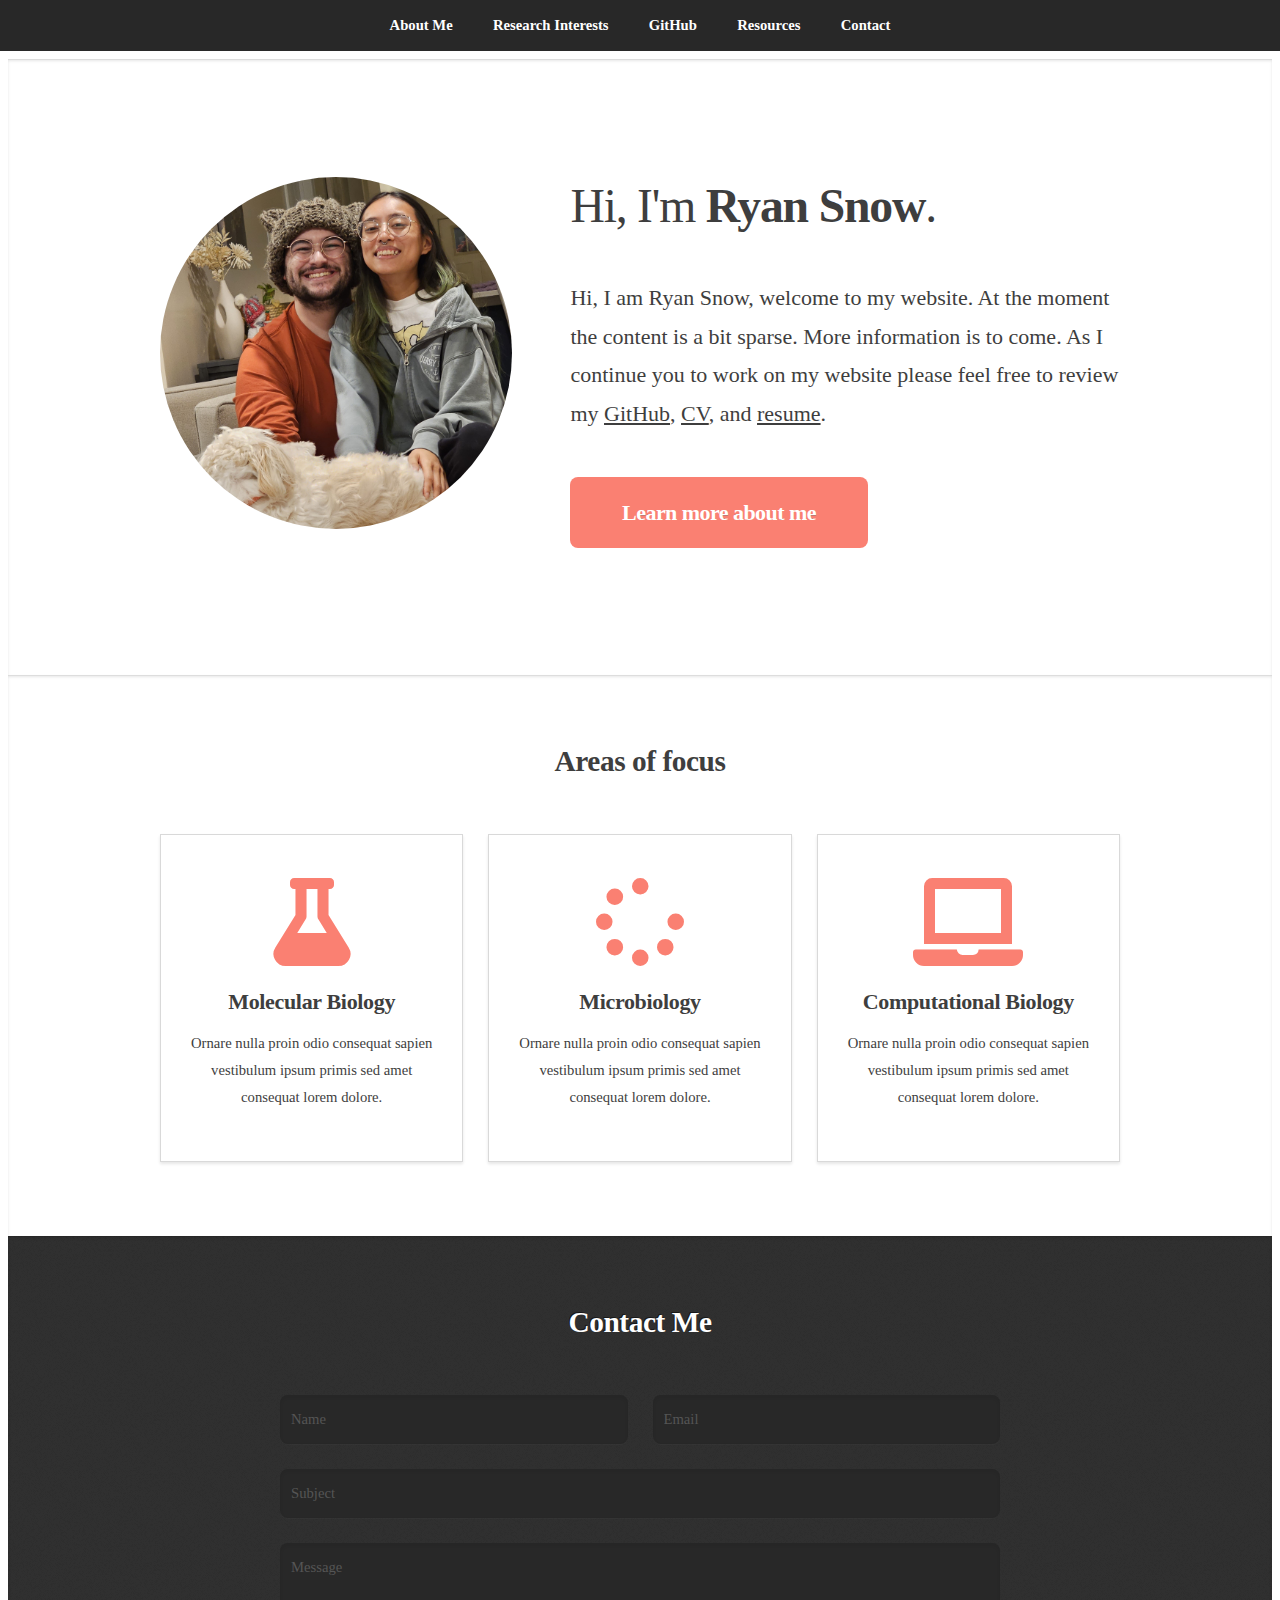
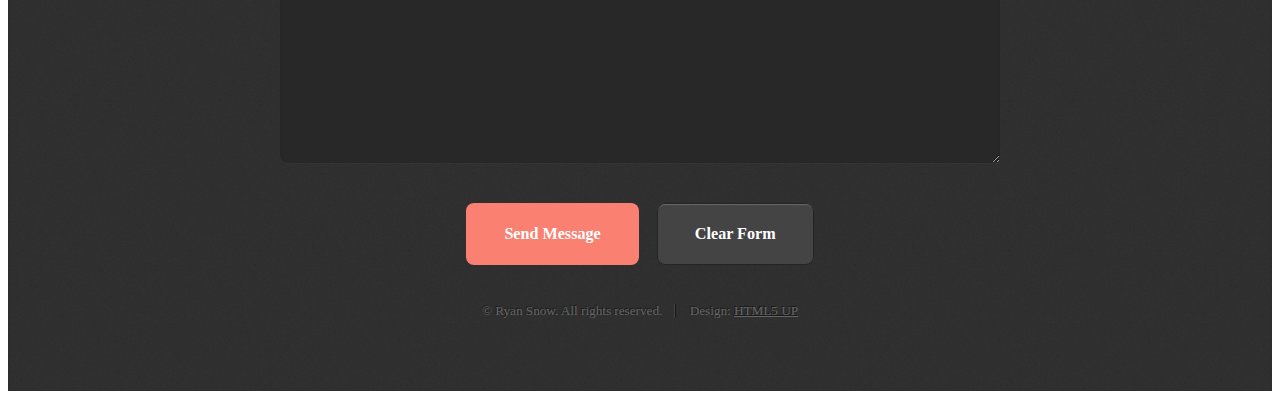
==== index.html @ b3dd005a "Update index.html" ====
<!DOCTYPE HTML>

<!-- v1.0.1 -->

<html lang="en">

<!-- Color Palette 

#FA8072

-->


<!--
	Miniport by HTML5 UP
	html5up.net | @ajlkn
	Free for personal and commercial use under the CCA 3.0 license (html5up.net/license)
-->

<html>
	<head>
		<title>Ryan Snow</title>
		<meta charset="utf-8" />
		<meta name="viewport" content="width=device-width, initial-scale=1, user-scalable=no" />
		<link rel="stylesheet" type="text/css" href="./assets/css/main.css">
	</head>
	<body class="is-preload">

<!--- Nav --->

			<nav id="nav">
				<ul class="container">
					<li><a href="index.html">Home</a></li>
					<ul id="nav">
					<li><a href="https://snow942.github.io/AboutMe/index.html">About Me</a></li>
					<li><a href="https://snow942.github.io/Research/index.html">Research Interests</a></li>
					<li><a href="https://github.com/snow942">GitHub</a></li>
					<li><a href="https://snow942.github.io/Resources/index.html">Resources</a></li>
					<li><a href="#contact">Contact</a></li>
				</ul>
			</nav>

<!-- Home -->
			<article id="top" class="wrapper style1">
				<div class="container">
					<div class="row">
						<div class="col-4 col-5-large col-12-medium">
							<span class="image fit"><img src="Resources/images/IMG_20231225_175222.jpg" alt="Resources/images/IMG_20221225_120301.jpg" /></span>
						</div>
						<div class="col-8 col-7-large col-12-medium">
							<header>
								<h1>Hi, I'm <strong>Ryan Snow</strong>.</h1>
							</header>
							<p style=>Hi, I am Ryan Snow, welcome to my website. At the moment the content is a bit sparse. More information is to come. As I continue you to work on my website please feel free to review my <a href="https://github.com/snow942" target="_blank">GitHub</a>, <a href="https://github.com/snow942/snow942.github.io/Resources/RyanSnow_CV.pdf" target="_blank">CV</a>, and <a href="https://github.com/snow942/snow942.github.io/Resources/RyanSnow_Resume.pdf" target="_blank">resume</a>.</p>
					
							<div><a href="https://snow942.github.io/AboutMe/index.html" class="button large scrolly">Learn more about me</a><div>
						</div>
					</div>
				</div>
			</article>

<!--- Work --->

			<article id="work" class="wrapper style2">
				<div class="container">
					<header>
						<span style="text-align: center"><h2>Areas of focus</h2></span>
						
					</header>
					<div class="row aln-center">
						<div class="col-4 col-6-medium col-12-small">
							<section class="box style1">
								<span class="icon solid featured fa-flask"></span>
								<h3>Molecular Biology</h3>
								<p>Ornare nulla proin odio consequat sapien vestibulum ipsum primis sed amet consequat lorem dolore.</p>
							</section>
						</div>
						<div class="col-4 col-6-medium col-12-small">
							<section class="box style1">
								<span class="icon solid featured fa-spinner"></span>
								<h3>Microbiology</h3>
								<p>Ornare nulla proin odio consequat sapien vestibulum ipsum primis sed amet consequat lorem dolore.</p>
							</section>
						</div>
						<div class="col-4 col-6-medium col-12-small">
							<section class="box style1">
								<span class="icon solid featured fa-laptop"></span>
								<h3>Computational Biology</h3>
								<p>Ornare nulla proin odio consequat sapien vestibulum ipsum primis sed amet consequat lorem dolore.</p>
							</section>
						</div>
					</div>
				</div>
			</article>

		
<!-- Contact -->

			<article id="contact" class="wrapper style4">
				<div class="container medium">
					<header>
						<h2>Contact Me</h2>
						
					</header>
					<div class="row">
						<div class="col-12">
							<form method="post" action="https://formspree.io/f/mnnadrpa">
								<div class="row">
									<div class="col-6 col-12-small">
										<input type="text" name="name" id="name" placeholder="Name" />
									</div>
									<div class="col-6 col-12-small">
										<input type="text" name="email" id="email" placeholder="Email" />
									</div>
									<div class="col-12">
										<input type="text" name="subject" id="subject" placeholder="Subject" />
									</div>
									<div class="col-12">
										<textarea name="message" id="message" placeholder="Message"></textarea>
									</div>
									<div class="col-12">
										<ul class="actions">
											<li><input type="submit" value="Send Message" /></li>
											<li><input type="reset" value="Clear Form" class="alt" /></li>
										</ul>
									</div>
								</div>
							</form>
						</div>
						
					</div>
					<footer>
						<ul id="copyright">
							<li>&copy; Ryan Snow. All rights reserved.</li><li>Design: <a href="http://html5up.net">HTML5 UP</a></li>
						</ul>
					</footer>
				</div>
			</article>

		<!-- Scripts -->
			<script src="assets/js/jquery.min.js"></script>
			<script src="assets/js/jquery.scrolly.min.js"></script>
			<script src="assets/js/browser.min.js"></script>
			<script src="assets/js/breakpoints.min.js"></script>
			<script src="assets/js/util.js"></script>
			<script src="assets/js/main.js"></script>

	</body>
</html>
---- assets/css/main.css ----
@import url("https://fonts.googleapis.com/css?family=Open+Sans:300,300italic,600,600italic,700");
@import url("fontawesome-all.min.css");

AddType text/css

/*
	Miniport by HTML5 UP
	html5up.net | @ajlkn
	Free for personal and commercial use under the CCA 3.0 license (html5up.net/license)
*/

html, body, div, span, applet, object,
iframe, h1, h2, h3, h4, h5, h6, p, blockquote,
pre, a, abbr, acronym, address, big, cite,
code, del, dfn, em, img, ins, kbd, q, s, samp,
small, strike, strong, sub, sup, tt, var, b,
u, i, center, dl, dt, dd, ol, ul, li, fieldset,
form, label, legend, table, caption, tbody,
tfoot, thead, tr, th, td, article, aside,
canvas, details, embed, figure, figcaption,
footer, header, hgroup, menu, nav, output, ruby,
section, summary, time, mark, audio, video {
	margin: 0;
	padding: 0;
	border: 0;
	font-size: 100%;
	font: inherit;
	vertical-align: baseline;}

article, aside, details, figcaption, figure,
footer, header, hgroup, menu, nav, section {
	display: block;}

body {
	line-height: 1;
}

ol, ul {
	list-style: none;
}

blockquote, q {
	quotes: none;
}

	blockquote:before, blockquote:after, q:before, q:after {
		content: '';
		content: none;
	}

table {
	border-collapse: collapse;
	border-spacing: 0;
}

body {
	-webkit-text-size-adjust: none;
}

mark {
	background-color: transparent;
	color: inherit;
}

input::-moz-focus-inner {
	border: 0;
	padding: 0;
}

input, select, textarea {
	-moz-appearance: none;
	-webkit-appearance: none;
	-ms-appearance: none;
	appearance: none;
}

/* Basic */

	html {
		box-sizing: border-box;
	}

	*, *:before, *:after {
		box-sizing: inherit;
	}

	body {
		padding-top: 3.5em;
	}

		body.is-preload *, body.is-preload *:before, body.is-preload *:after {
			-moz-animation: none !important;
			-webkit-animation: none !important;
			-ms-animation: none !important;
			animation: none !important;
			-moz-transition: none !important;
			-webkit-transition: none !important;
			-ms-transition: none !important;
			transition: none !important;
		}

	body, input, textarea, select {
		font-family: 'Georgia', serif;
		line-height: 1.85em;
		color: #3e3e3e;
		font-weight: 300;
		font-size: 13pt;
	}

	a {
		-moz-transition: color .2s ease-in-out;
		-webkit-transition: color .2s ease-in-out;
		-ms-transition: color .2s ease-in-out;
		transition: color .2s ease-in-out;
		color: #43B3E0;
		text-decoration: underline;
	}

		a:hover {
			color: #43bff0 !important;
		}

		a img {
			border: 0;
		}

	b, strong {
		font-weight: 600;
		color: #3e3e3e;
	}

	i, em {
		font-style: italic;
	}

	sub {
		position: relative;
		top: 0.5em;
		font-size: 0.8em;
	}

	sup {
		position: relative;
		top: -0.5em;
		font-size: 0.8em;
	}

	blockquote {
		border-left: solid 0.75em #eee;
		padding: 1em 0 1em 1.5em;
		font-style: italic;
	}

	h1, h2, h3, h4, h5, h6 {
		color: #3e3e3e;
		margin: 0 0 0.75em 0;
	}

	h1 a, h2 a, h3 a, h4 a, h5 a, h6 a {
		text-decoration: none;
		color: inherit;
	}

	h2, h3, h4, h5, h6 {
		font-weight: 700;
	}

	h1 {
		font-size: 3.25em;
		letter-spacing: -0.025em;
		font-weight: 300;
	}

		h1 strong {
			font-weight: 700;
		}

	h2 {
		font-size: 2em;
		letter-spacing: -0.015em;
	}

	h3 {
		font-size: 1.5em;
		letter-spacing: -0.015em;
	}

	em, i {
		font-style: italic;
	}

	br.clear {
		clear: both;
	}

	hr {
		border: 0;
		border-top: solid 1px #444;
		border-top-color: rgba(0, 0, 0, 0.35);
		box-shadow: 0px 1px 0px 0px rgba(255, 255, 255, 0.1);
		height: 1px;
		margin: 3em 0;
	}

	p, ul, ol, dl, table {
		margin-bottom: 2em;
	}

	header {
		margin: 0 0 3em 0;
	}

		header > p {
			font-size: 1.25em;
			margin: 0;
		}

	footer {
		margin: 3em 0 0 0;
	}

		footer > p {
			font-size: 1.25em;
		}

/* Container */

	.container {
		margin: 0 auto;
		max-width: calc(100% - 50px);
		width: 1200px;
	}

		.container.medium {
			width: 900px;
		}

		@media screen and (max-width: 1680px) {

			.container {
				width: 1200px;
			}

				.container.medium {
					width: 900px;
				}

		}

		@media screen and (max-width: 1280px) {

			.container {
				width: 960px;
			}

				.container.medium {
					width: 720px;
				}

		}

		@media screen and (max-width: 980px) {

			.container {
				width: 100%;
			}

				.container.medium {
					width: 75%;
				}

		}

		@media screen and (max-width: 736px) {

			.container {
				width: 100%;
				max-width: calc(100% - 30px);
			}

				.container.medium {
					width: 100%;
				}

		}

/* Row */

	.row {
		display: flex;
		flex-wrap: wrap;
		box-sizing: border-box;
		align-items: stretch;
	}

		.row > * {
			box-sizing: border-box;
		}

		.row.gtr-uniform > * > :last-child {
			margin-bottom: 0;
		}

		.row.aln-left {
			justify-content: flex-start;
		}

		.row.aln-center {
			justify-content: center;
		}

		.row.aln-right {
			justify-content: flex-end;
		}

		.row.aln-top {
			align-items: flex-start;
		}

		.row.aln-middle {
			align-items: center;
		}

		.row.aln-bottom {
			align-items: flex-end;
		}

		.row > .imp {
			order: -1;
		}

		.row > .col-1 {
			width: 8.33333%;
		}

		.row > .off-1 {
			margin-left: 8.33333%;
		}

		.row > .col-2 {
			width: 16.66667%;
		}

		.row > .off-2 {
			margin-left: 16.66667%;
		}

		.row > .col-3 {
			width: 25%;
		}

		.row > .off-3 {
			margin-left: 25%;
		}

		.row > .col-4 {
			width: 33.33333%;
		}

		.row > .off-4 {
			margin-left: 33.33333%;
		}

		.row > .col-5 {
			width: 41.66667%;
		}

		.row > .off-5 {
			margin-left: 41.66667%;
		}

		.row > .col-6 {
			width: 50%;
		}

		.row > .off-6 {
			margin-left: 50%;
		}

		.row > .col-7 {
			width: 58.33333%;
		}

		.row > .off-7 {
			margin-left: 58.33333%;
		}

		.row > .col-8 {
			width: 66.66667%;
		}

		.row > .off-8 {
			margin-left: 66.66667%;
		}

		.row > .col-9 {
			width: 75%;
		}

		.row > .off-9 {
			margin-left: 75%;
		}

		.row > .col-10 {
			width: 83.33333%;
		}

		.row > .off-10 {
			margin-left: 83.33333%;
		}

		.row > .col-11 {
			width: 91.66667%;
		}

		.row > .off-11 {
			margin-left: 91.66667%;
		}

		.row > .col-12 {
			width: 100%;
		}

		.row > .off-12 {
			margin-left: 100%;
		}

		.row.gtr-0 {
			margin-top: 0px;
			margin-left: 0px;
		}

			.row.gtr-0 > * {
				padding: 0px 0 0 0px;
			}

			.row.gtr-0.gtr-uniform {
				margin-top: 0px;
			}

				.row.gtr-0.gtr-uniform > * {
					padding-top: 0px;
				}

		.row.gtr-25 {
			margin-top: -6.25px;
			margin-left: -6.25px;
		}

			.row.gtr-25 > * {
				padding: 6.25px 0 0 6.25px;
			}

			.row.gtr-25.gtr-uniform {
				margin-top: -6.25px;
			}

				.row.gtr-25.gtr-uniform > * {
					padding-top: 6.25px;
				}

		.row.gtr-50 {
			margin-top: -12.5px;
			margin-left: -12.5px;
		}

			.row.gtr-50 > * {
				padding: 12.5px 0 0 12.5px;
			}

			.row.gtr-50.gtr-uniform {
				margin-top: -12.5px;
			}

				.row.gtr-50.gtr-uniform > * {
					padding-top: 12.5px;
				}

		.row {
			margin-top: -25px;
			margin-left: -25px;
		}

			.row > * {
				padding: 25px 0 0 25px;
			}

			.row.gtr-uniform {
				margin-top: -25px;
			}

				.row.gtr-uniform > * {
					padding-top: 25px;
				}

		.row.gtr-150 {
			margin-top: -37.5px;
			margin-left: -37.5px;
		}

			.row.gtr-150 > * {
				padding: 37.5px 0 0 37.5px;
			}

			.row.gtr-150.gtr-uniform {
				margin-top: -37.5px;
			}

				.row.gtr-150.gtr-uniform > * {
					padding-top: 37.5px;
				}

		.row.gtr-200 {
			margin-top: -50px;
			margin-left: -50px;
		}

			.row.gtr-200 > * {
				padding: 50px 0 0 50px;
			}

			.row.gtr-200.gtr-uniform {
				margin-top: -50px;
			}

				.row.gtr-200.gtr-uniform > * {
					padding-top: 50px;
				}

		@media screen and (max-width: 1680px) {

			.row {
				display: flex;
				flex-wrap: wrap;
				box-sizing: border-box;
				align-items: stretch;
			}

				.row > * {
					box-sizing: border-box;
				}

				.row.gtr-uniform > * > :last-child {
					margin-bottom: 0;
				}

				.row.aln-left {
					justify-content: flex-start;
				}

				.row.aln-center {
					justify-content: center;
				}

				.row.aln-right {
					justify-content: flex-end;
				}

				.row.aln-top {
					align-items: flex-start;
				}

				.row.aln-middle {
					align-items: center;
				}

				.row.aln-bottom {
					align-items: flex-end;
				}

				.row > .imp-xlarge {
					order: -1;
				}

				.row > .col-1-xlarge {
					width: 8.33333%;
				}

				.row > .off-1-xlarge {
					margin-left: 8.33333%;
				}

				.row > .col-2-xlarge {
					width: 16.66667%;
				}

				.row > .off-2-xlarge {
					margin-left: 16.66667%;
				}

				.row > .col-3-xlarge {
					width: 25%;
				}

				.row > .off-3-xlarge {
					margin-left: 25%;
				}

				.row > .col-4-xlarge {
					width: 33.33333%;
				}

				.row > .off-4-xlarge {
					margin-left: 33.33333%;
				}

				.row > .col-5-xlarge {
					width: 41.66667%;
				}

				.row > .off-5-xlarge {
					margin-left: 41.66667%;
				}

				.row > .col-6-xlarge {
					width: 50%;
				}

				.row > .off-6-xlarge {
					margin-left: 50%;
				}

				.row > .col-7-xlarge {
					width: 58.33333%;
				}

				.row > .off-7-xlarge {
					margin-left: 58.33333%;
				}

				.row > .col-8-xlarge {
					width: 66.66667%;
				}

				.row > .off-8-xlarge {
					margin-left: 66.66667%;
				}

				.row > .col-9-xlarge {
					width: 75%;
				}

				.row > .off-9-xlarge {
					margin-left: 75%;
				}

				.row > .col-10-xlarge {
					width: 83.33333%;
				}

				.row > .off-10-xlarge {
					margin-left: 83.33333%;
				}

				.row > .col-11-xlarge {
					width: 91.66667%;
				}

				.row > .off-11-xlarge {
					margin-left: 91.66667%;
				}

				.row > .col-12-xlarge {
					width: 100%;
				}

				.row > .off-12-xlarge {
					margin-left: 100%;
				}

				.row.gtr-0 {
					margin-top: 0px;
					margin-left: 0px;
				}

					.row.gtr-0 > * {
						padding: 0px 0 0 0px;
					}

					.row.gtr-0.gtr-uniform {
						margin-top: 0px;
					}

						.row.gtr-0.gtr-uniform > * {
							padding-top: 0px;
						}

				.row.gtr-25 {
					margin-top: -6.25px;
					margin-left: -6.25px;
				}

					.row.gtr-25 > * {
						padding: 6.25px 0 0 6.25px;
					}

					.row.gtr-25.gtr-uniform {
						margin-top: -6.25px;
					}

						.row.gtr-25.gtr-uniform > * {
							padding-top: 6.25px;
						}

				.row.gtr-50 {
					margin-top: -12.5px;
					margin-left: -12.5px;
				}

					.row.gtr-50 > * {
						padding: 12.5px 0 0 12.5px;
					}

					.row.gtr-50.gtr-uniform {
						margin-top: -12.5px;
					}

						.row.gtr-50.gtr-uniform > * {
							padding-top: 12.5px;
						}

				.row {
					margin-top: -25px;
					margin-left: -25px;
				}

					.row > * {
						padding: 25px 0 0 25px;
					}

					.row.gtr-uniform {
						margin-top: -25px;
					}

						.row.gtr-uniform > * {
							padding-top: 25px;
						}

				.row.gtr-150 {
					margin-top: -37.5px;
					margin-left: -37.5px;
				}

					.row.gtr-150 > * {
						padding: 37.5px 0 0 37.5px;
					}

					.row.gtr-150.gtr-uniform {
						margin-top: -37.5px;
					}

						.row.gtr-150.gtr-uniform > * {
							padding-top: 37.5px;
						}

				.row.gtr-200 {
					margin-top: -50px;
					margin-left: -50px;
				}

					.row.gtr-200 > * {
						padding: 50px 0 0 50px;
					}

					.row.gtr-200.gtr-uniform {
						margin-top: -50px;
					}

						.row.gtr-200.gtr-uniform > * {
							padding-top: 50px;
						}

		}

		@media screen and (max-width: 1280px) {

			.row {
				display: flex;
				flex-wrap: wrap;
				box-sizing: border-box;
				align-items: stretch;
			}

				.row > * {
					box-sizing: border-box;
				}

				.row.gtr-uniform > * > :last-child {
					margin-bottom: 0;
				}

				.row.aln-left {
					justify-content: flex-start;
				}

				.row.aln-center {
					justify-content: center;
				}

				.row.aln-right {
					justify-content: flex-end;
				}

				.row.aln-top {
					align-items: flex-start;
				}

				.row.aln-middle {
					align-items: center;
				}

				.row.aln-bottom {
					align-items: flex-end;
				}

				.row > .imp-large {
					order: -1;
				}

				.row > .col-1-large {
					width: 8.33333%;
				}

				.row > .off-1-large {
					margin-left: 8.33333%;
				}

				.row > .col-2-large {
					width: 16.66667%;
				}

				.row > .off-2-large {
					margin-left: 16.66667%;
				}

				.row > .col-3-large {
					width: 25%;
				}

				.row > .off-3-large {
					margin-left: 25%;
				}

				.row > .col-4-large {
					width: 33.33333%;
				}

				.row > .off-4-large {
					margin-left: 33.33333%;
				}

				.row > .col-5-large {
					width: 41.66667%;
				}

				.row > .off-5-large {
					margin-left: 41.66667%;
				}

				.row > .col-6-large {
					width: 50%;
				}

				.row > .off-6-large {
					margin-left: 50%;
				}

				.row > .col-7-large {
					width: 58.33333%;
				}

				.row > .off-7-large {
					margin-left: 58.33333%;
				}

				.row > .col-8-large {
					width: 66.66667%;
				}

				.row > .off-8-large {
					margin-left: 66.66667%;
				}

				.row > .col-9-large {
					width: 75%;
				}

				.row > .off-9-large {
					margin-left: 75%;
				}

				.row > .col-10-large {
					width: 83.33333%;
				}

				.row > .off-10-large {
					margin-left: 83.33333%;
				}

				.row > .col-11-large {
					width: 91.66667%;
				}

				.row > .off-11-large {
					margin-left: 91.66667%;
				}

				.row > .col-12-large {
					width: 100%;
				}

				.row > .off-12-large {
					margin-left: 100%;
				}

				.row.gtr-0 {
					margin-top: 0px;
					margin-left: 0px;
				}

					.row.gtr-0 > * {
						padding: 0px 0 0 0px;
					}

					.row.gtr-0.gtr-uniform {
						margin-top: 0px;
					}

						.row.gtr-0.gtr-uniform > * {
							padding-top: 0px;
						}

				.row.gtr-25 {
					margin-top: -6.25px;
					margin-left: -6.25px;
				}

					.row.gtr-25 > * {
						padding: 6.25px 0 0 6.25px;
					}

					.row.gtr-25.gtr-uniform {
						margin-top: -6.25px;
					}

						.row.gtr-25.gtr-uniform > * {
							padding-top: 6.25px;
						}

				.row.gtr-50 {
					margin-top: -12.5px;
					margin-left: -12.5px;
				}

					.row.gtr-50 > * {
						padding: 12.5px 0 0 12.5px;
					}

					.row.gtr-50.gtr-uniform {
						margin-top: -12.5px;
					}

						.row.gtr-50.gtr-uniform > * {
							padding-top: 12.5px;
						}

				.row {
					margin-top: -25px;
					margin-left: -25px;
				}

					.row > * {
						padding: 25px 0 0 25px;
					}

					.row.gtr-uniform {
						margin-top: -25px;
					}

						.row.gtr-uniform > * {
							padding-top: 25px;
						}

				.row.gtr-150 {
					margin-top: -37.5px;
					margin-left: -37.5px;
				}

					.row.gtr-150 > * {
						padding: 37.5px 0 0 37.5px;
					}

					.row.gtr-150.gtr-uniform {
						margin-top: -37.5px;
					}

						.row.gtr-150.gtr-uniform > * {
							padding-top: 37.5px;
						}

				.row.gtr-200 {
					margin-top: -50px;
					margin-left: -50px;
				}

					.row.gtr-200 > * {
						padding: 50px 0 0 50px;
					}

					.row.gtr-200.gtr-uniform {
						margin-top: -50px;
					}

						.row.gtr-200.gtr-uniform > * {
							padding-top: 50px;
						}

		}

		@media screen and (max-width: 980px) {

			.row {
				display: flex;
				flex-wrap: wrap;
				box-sizing: border-box;
				align-items: stretch;
			}

				.row > * {
					box-sizing: border-box;
				}

				.row.gtr-uniform > * > :last-child {
					margin-bottom: 0;
				}

				.row.aln-left {
					justify-content: flex-start;
				}

				.row.aln-center {
					justify-content: center;
				}

				.row.aln-right {
					justify-content: flex-end;
				}

				.row.aln-top {
					align-items: flex-start;
				}

				.row.aln-middle {
					align-items: center;
				}

				.row.aln-bottom {
					align-items: flex-end;
				}

				.row > .imp-medium {
					order: -1;
				}

				.row > .col-1-medium {
					width: 8.33333%;
				}

				.row > .off-1-medium {
					margin-left: 8.33333%;
				}

				.row > .col-2-medium {
					width: 16.66667%;
				}

				.row > .off-2-medium {
					margin-left: 16.66667%;
				}

				.row > .col-3-medium {
					width: 25%;
				}

				.row > .off-3-medium {
					margin-left: 25%;
				}

				.row > .col-4-medium {
					width: 33.33333%;
				}

				.row > .off-4-medium {
					margin-left: 33.33333%;
				}

				.row > .col-5-medium {
					width: 41.66667%;
				}

				.row > .off-5-medium {
					margin-left: 41.66667%;
				}

				.row > .col-6-medium {
					width: 50%;
				}

				.row > .off-6-medium {
					margin-left: 50%;
				}

				.row > .col-7-medium {
					width: 58.33333%;
				}

				.row > .off-7-medium {
					margin-left: 58.33333%;
				}

				.row > .col-8-medium {
					width: 66.66667%;
				}

				.row > .off-8-medium {
					margin-left: 66.66667%;
				}

				.row > .col-9-medium {
					width: 75%;
				}

				.row > .off-9-medium {
					margin-left: 75%;
				}

				.row > .col-10-medium {
					width: 83.33333%;
				}

				.row > .off-10-medium {
					margin-left: 83.33333%;
				}

				.row > .col-11-medium {
					width: 91.66667%;
				}

				.row > .off-11-medium {
					margin-left: 91.66667%;
				}

				.row > .col-12-medium {
					width: 100%;
				}

				.row > .off-12-medium {
					margin-left: 100%;
				}

				.row.gtr-0 {
					margin-top: 0px;
					margin-left: 0px;
				}

					.row.gtr-0 > * {
						padding: 0px 0 0 0px;
					}

					.row.gtr-0.gtr-uniform {
						margin-top: 0px;
					}

						.row.gtr-0.gtr-uniform > * {
							padding-top: 0px;
						}

				.row.gtr-25 {
					margin-top: -6.25px;
					margin-left: -6.25px;
				}

					.row.gtr-25 > * {
						padding: 6.25px 0 0 6.25px;
					}

					.row.gtr-25.gtr-uniform {
						margin-top: -6.25px;
					}

						.row.gtr-25.gtr-uniform > * {
							padding-top: 6.25px;
						}

				.row.gtr-50 {
					margin-top: -12.5px;
					margin-left: -12.5px;
				}

					.row.gtr-50 > * {
						padding: 12.5px 0 0 12.5px;
					}

					.row.gtr-50.gtr-uniform {
						margin-top: -12.5px;
					}

						.row.gtr-50.gtr-uniform > * {
							padding-top: 12.5px;
						}

				.row {
					margin-top: -25px;
					margin-left: -25px;
				}

					.row > * {
						padding: 25px 0 0 25px;
					}

					.row.gtr-uniform {
						margin-top: -25px;
					}

						.row.gtr-uniform > * {
							padding-top: 25px;
						}

				.row.gtr-150 {
					margin-top: -37.5px;
					margin-left: -37.5px;
				}

					.row.gtr-150 > * {
						padding: 37.5px 0 0 37.5px;
					}

					.row.gtr-150.gtr-uniform {
						margin-top: -37.5px;
					}

						.row.gtr-150.gtr-uniform > * {
							padding-top: 37.5px;
						}

				.row.gtr-200 {
					margin-top: -50px;
					margin-left: -50px;
				}

					.row.gtr-200 > * {
						padding: 50px 0 0 50px;
					}

					.row.gtr-200.gtr-uniform {
						margin-top: -50px;
					}

						.row.gtr-200.gtr-uniform > * {
							padding-top: 50px;
						}

		}

		@media screen and (max-width: 736px) {

			.row {
				display: flex;
				flex-wrap: wrap;
				box-sizing: border-box;
				align-items: stretch;
			}

				.row > * {
					box-sizing: border-box;
				}

				.row.gtr-uniform > * > :last-child {
					margin-bottom: 0;
				}

				.row.aln-left {
					justify-content: flex-start;
				}

				.row.aln-center {
					justify-content: center;
				}

				.row.aln-right {
					justify-content: flex-end;
				}

				.row.aln-top {
					align-items: flex-start;
				}

				.row.aln-middle {
					align-items: center;
				}

				.row.aln-bottom {
					align-items: flex-end;
				}

				.row > .imp-small {
					order: -1;
				}

				.row > .col-1-small {
					width: 8.33333%;
				}

				.row > .off-1-small {
					margin-left: 8.33333%;
				}

				.row > .col-2-small {
					width: 16.66667%;
				}

				.row > .off-2-small {
					margin-left: 16.66667%;
				}

				.row > .col-3-small {
					width: 25%;
				}

				.row > .off-3-small {
					margin-left: 25%;
				}

				.row > .col-4-small {
					width: 33.33333%;
				}

				.row > .off-4-small {
					margin-left: 33.33333%;
				}

				.row > .col-5-small {
					width: 41.66667%;
				}

				.row > .off-5-small {
					margin-left: 41.66667%;
				}

				.row > .col-6-small {
					width: 50%;
				}

				.row > .off-6-small {
					margin-left: 50%;
				}

				.row > .col-7-small {
					width: 58.33333%;
				}

				.row > .off-7-small {
					margin-left: 58.33333%;
				}

				.row > .col-8-small {
					width: 66.66667%;
				}

				.row > .off-8-small {
					margin-left: 66.66667%;
				}

				.row > .col-9-small {
					width: 75%;
				}

				.row > .off-9-small {
					margin-left: 75%;
				}

				.row > .col-10-small {
					width: 83.33333%;
				}

				.row > .off-10-small {
					margin-left: 83.33333%;
				}

				.row > .col-11-small {
					width: 91.66667%;
				}

				.row > .off-11-small {
					margin-left: 91.66667%;
				}

				.row > .col-12-small {
					width: 100%;
				}

				.row > .off-12-small {
					margin-left: 100%;
				}

				.row.gtr-0 {
					margin-top: 0px;
					margin-left: 0px;
				}

					.row.gtr-0 > * {
						padding: 0px 0 0 0px;
					}

					.row.gtr-0.gtr-uniform {
						margin-top: 0px;
					}

						.row.gtr-0.gtr-uniform > * {
							padding-top: 0px;
						}

				.row.gtr-25 {
					margin-top: -3.75px;
					margin-left: -3.75px;
				}

					.row.gtr-25 > * {
						padding: 3.75px 0 0 3.75px;
					}

					.row.gtr-25.gtr-uniform {
						margin-top: -3.75px;
					}

						.row.gtr-25.gtr-uniform > * {
							padding-top: 3.75px;
						}

				.row.gtr-50 {
					margin-top: -7.5px;
					margin-left: -7.5px;
				}

					.row.gtr-50 > * {
						padding: 7.5px 0 0 7.5px;
					}

					.row.gtr-50.gtr-uniform {
						margin-top: -7.5px;
					}

						.row.gtr-50.gtr-uniform > * {
							padding-top: 7.5px;
						}

				.row {
					margin-top: -15px;
					margin-left: -15px;
				}

					.row > * {
						padding: 15px 0 0 15px;
					}

					.row.gtr-uniform {
						margin-top: -15px;
					}

						.row.gtr-uniform > * {
							padding-top: 15px;
						}

				.row.gtr-150 {
					margin-top: -22.5px;
					margin-left: -22.5px;
				}

					.row.gtr-150 > * {
						padding: 22.5px 0 0 22.5px;
					}

					.row.gtr-150.gtr-uniform {
						margin-top: -22.5px;
					}

						.row.gtr-150.gtr-uniform > * {
							padding-top: 22.5px;
						}

				.row.gtr-200 {
					margin-top: -30px;
					margin-left: -30px;
				}

					.row.gtr-200 > * {
						padding: 30px 0 0 30px;
					}

					.row.gtr-200.gtr-uniform {
						margin-top: -30px;
					}

						.row.gtr-200.gtr-uniform > * {
							padding-top: 30px;
						}

		}

/* Form */

	form label {
		color: #3e3e3e;
		font-weight: 700;
		display: block;
		margin: 0 0 0.5em 0;
	}

	form input[type=text],
	form input[type=email],
	form input[type=password],
	form select,
	form textarea {
		-moz-transition: background .2s ease-in-out, box-shadow .2s ease-in-out;
		-webkit-transition: background .2s ease-in-out, box-shadow .2s ease-in-out;
		-ms-transition: background .2s ease-in-out, box-shadow .2s ease-in-out;
		transition: background .2s ease-in-out, box-shadow .2s ease-in-out;
		-webkit-appearance: none;
		display: block;
		border: 0;
		padding: 0.75em;
		font-size: 1em;
		border-radius: 8px;
		border: solid 1px #ddd;
		background: #fff;
		color: #bbb;
		box-shadow: inset 0px 2px 3px 1px rgba(0, 0, 0, 0.05), 0px 1px 0px 0px rgba(255, 255, 255, 0.025);
		width: 100%;
	}

		form input[type=text]:focus,
		form input[type=email]:focus,
		form input[type=password]:focus,
		form select:focus,
		form textarea:focus {
			background: #fafafa;
			box-shadow: inset 0px 2px 5px 0px rgba(0, 0, 0, 0.05), 0px 1px 0px 0px rgba(255, 255, 255, 0.025), inset 0px 0px 2px 1px #43bff0;
		}

	form textarea {
		height: 15em;
	}

	form .actions:last-child {
		margin-bottom: 0;
	}

	form ::-webkit-input-placeholder {
		color: #555 !important;
	}

	form :-moz-placeholder {
		color: #555 !important;
	}

	form ::-moz-placeholder {
		color: #555 !important;
	}

	form :-ms-input-placeholder {
		color: #555 !important;
	}

	form ::-moz-focus-inner {
		border: 0;
	}

/* Tables */

	table {
		width: 100%;
	}

		table.default {
			width: 100%;
		}

			table.default tr {
				border-top: solid 1px #eee;
			}

				table.default tr:first-child {
					border-top: 0;
				}

			table.default td {
				padding: 0.5em 1em 0.5em 1em;
			}

			table.default th {
				text-align: left;
				padding: 0.5em 1em 0.5em 1em;
				font-weight: 600;
				margin: 0 0 1em 0;
			}

			table.default thead {
				background: #4f4f4f;
				color: #fff;
			}

/* Section/Article */

	section, article {
		margin-bottom: 3em;
	}

	section > :last-child,
	article > :last-child,
	section:last-child,
	article:last-child {
		margin-bottom: 0;
	}

/* Image */

	.image {
		display: inline-block;
		position: relative;
	}

		.image img {
			display: block;
			width: 100%;
		}

		.image.fit {
			display: block;
			width: 100%;
		}

		.image.featured {
			display: block;
			width: 100%;
			margin: 0 0 2em 0;
		}

		.image.left {
			float: left;
			margin: 0 2em 2em 0;
		}

		.image.centered {
			display: block;
			margin: 0 0 2em 0;
		}

			.image.centered img {
				margin: 0 auto;
				width: auto;
			}

/* Button */

	input[type="button"],
	input[type="submit"],
	input[type="reset"],
	button,
	.button {
		-moz-transition: background-color .2s ease-in-out;
		-webkit-transition: background-color .2s ease-in-out;
		-ms-transition: background-color .2s ease-in-out;
		transition: background-color .2s ease-in-out;
		-webkit-appearance: none;
		-webkit-text-stroke-width: 0.01px;
  		-webkit-text-stroke-color: black;
		position: relative;
		display: inline-block;
		color: #fff !important;
		text-decoration: none;
		font-weight: 700;
		border: 1px;
		outline: 1px;
		cursor: pointer;
		border-radius: 8px;
		#text-shadow: -1px -1px 0.5px rgba(0, 0, 0, 0.5);
		overflow: hidden;
		#box-shadow: inset 0px 0px 0px 1px rgba(0, 0, 0, 0.5), inset 0px 2px 1px 0px rgba(255, 255, 255, 0.75);
		background-color: #FA8072;
		padding: 1em 2.35em 1em 2.35em;
		font-size: 1.1em;
		max-width: 24em;
	}

		input[type="button"]:hover,
		input[type="submit"]:hover,
		input[type="reset"]:hover,
		button:hover,
		.button:hover {
			background-color: #ad493e;
			color: #fff !important;
		}

		input[type="button"]:active,
		input[type="submit"]:active,
		input[type="reset"]:active,
		button:active,
		.button:active {
			background-color: #ad493e;
			top: 1px;
		}

		input[type="button"].large,
		input[type="submit"].large,
		input[type="reset"].large,
		button.large,
		.button.large {
			font-size: 1.5em;
			letter-spacing: -0.025em;
		}

		input[type="button"].alt,
		input[type="submit"].alt,
		input[type="reset"].alt,
		button.alt,
		.button.alt {
			background-color: #444;
			box-shadow: inset 0px 0px 0px 1px #242424, inset 0px 2px 1px 0px rgba(255, 255, 255, 0.2);
		}

			input[type="button"].alt:hover,
			input[type="submit"].alt:hover,
			input[type="reset"].alt:hover,
			button.alt:hover,
			.button.alt:hover {
				background-color: #4f4f4f;
				color: #fff !important;
			}

			input[type="button"].alt:active,
			input[type="submit"].alt:active,
			input[type="reset"].alt:active,
			button.alt:active,
			.button.alt:active {
				background-color: #3f3f3f;
			}

/* List */

	ul {
		list-style: disc;
		padding-left: 1em;
	}

		ul li {
			padding-left: 0.5em;
		}

	ol {
		list-style: decimal;
		padding-left: 1.25em;
	}

		ol li {
			padding-left: 0.25em;
		}

/* Social */

	ul.social {
		cursor: default;
		margin: 0;
		list-style: none;
		padding-left: 0;
	}

		ul.social li {
			position: relative;
			display: inline-block;
			margin: 0.25em;
			top: 0;
			padding-left: 0;
		}

			ul.social li a {
				-moz-transition: top .2s ease-in-out;
				-webkit-transition: top .2s ease-in-out;
				-ms-transition: top .2s ease-in-out;
				transition: top .2s ease-in-out;
				display: block;
				width: 48px;
				height: 48px;
				border-radius: 6px;
				top: 0;
				position: relative;
			}

				ul.social li a:before {
					background-image: url("images/bg.png"), -moz-linear-gradient(top, rgba(0, 0, 0, 0), rgba(0, 0, 0, 0.2));
					background-image: url("images/bg.png"), -webkit-linear-gradient(top, rgba(0, 0, 0, 0), rgba(0, 0, 0, 0.2));
					background-image: url("images/bg.png"), -ms-linear-gradient(top, rgba(0, 0, 0, 0), rgba(0, 0, 0, 0.2));
					background-image: url("images/bg.png"), linear-gradient(top, rgba(0, 0, 0, 0), rgba(0, 0, 0, 0.2));
					-moz-transition: background-color .2s ease-in-out;
					-webkit-transition: background-color .2s ease-in-out;
					-ms-transition: background-color .2s ease-in-out;
					transition: background-color .2s ease-in-out;
					background-color: #444;
					border-radius: 6px;
					box-shadow: inset 0px 0px 0px 1px #282828, inset 0px 2px 1px 0px rgba(255, 255, 255, 0.1);
					color: #2E2E2E !important;
					display: block;
					font-size: 26px;
					height: 48px;
					line-height: 48px;
					text-align: center;
					outline: 0;
					overflow: hidden;
					text-shadow: 1px 1px 0px rgba(255, 255, 255, 0.1);
					width: 48px;
				}

				ul.social li a.fa-twitter {
					background-color: #2DAAE4;
				}

				ul.social li a.fa-facebook-f {
					background-color: #3C5A98;
				}

				ul.social li a.fa-dribbble {
					background-color: #C4376B;
				}

				ul.social li a.fa-linkedin-in {
					background-color: #006599;
				}

				ul.social li a.fa-tumblr {
					background-color: #51718A;
				}

				ul.social li a.fa-google-plus {
					background-color: #DA2713;
				}

				ul.social li a.fa-github {
					background-color: #FAFAFA;
				}

				ul.social li a.fa-rss {
					background-color: #F2600B;
				}

				ul.social li a.fa-instagram {
					background-color: #E0D7C8;
				}

				ul.social li a.fa-foursquare {
					background-color: #39A3D4;
				}

				ul.social li a.fa-skype {
					background-color: #10BEF1;
				}

				ul.social li a.fa-soundcloud {
					background-color: #FE5419;
				}

				ul.social li a.fa-youtube {
					background-color: #BF2E25;
				}

				ul.social li a.fa-blogger {
					background-color: #FF6501;
				}

				ul.social li a.fa-flickr {
					background-color: #0062DB;
				}

				ul.social li a.fa-vimeo {
					background-color: #4C8AB0;
				}

				ul.social li a:hover {
					top: -5px;
				}

					ul.social li a:hover:before {
						background-color: transparent;
					}

/* Actions */

	ul.actions {
		list-style: none;
		padding-left: 0;
	}

		ul.actions li {
			display: inline-block;
			margin: 0 0 0 1em;
			padding-left: 0;
		}

			ul.actions li:first-child {
				margin-left: 0;
			}

/* Box */

	.box {
		background: #fff;
		box-shadow: inset 0px 0px 0px 1px rgba(0, 0, 0, 0.15), 0px 2px 3px 0px rgba(0, 0, 0, 0.1);
		text-align: center;
		padding: 2em;
	}

		.box.style1 {
			padding: 3em 2em 3.5em 2em;
		}

			.box.style1 h3 {
				margin-bottom: 0.5em;
			}

		.box.style2 h3 {
			margin-bottom: 0.25em;
		}

		.box.style2 .image {
			position: relative;
			left: 2em;
			top: 2em;
			margin: -4em 0 4em -4em;
			width: auto;
		}

/* Icons */

	.icon {
		text-decoration: none;
		text-decoration: none;
	}

		.icon:before {
			-moz-osx-font-smoothing: grayscale;
			-webkit-font-smoothing: antialiased;
			display: inline-block;
			font-style: normal;
			font-variant: normal;
			text-rendering: auto;
			line-height: 1;
			text-transform: none !important;
			font-family: 'Font Awesome 5 Free';
			font-weight: 400;
		}

		.icon:before {
			font-size: 1.25em;
		}

		.icon > .label {
			display: none;
		}

		.icon.solid:before {
			font-weight: 900;
		}

		.icon.brands:before {
			font-family: 'Font Awesome 5 Brands';
		}

		.icon.featured {
			color: #FA8072;
			display: block;
			margin: 0 0 1.5em 0;
			cursor: default;
		}

			.icon.featured:before {
				font-size: 6em;
			}

/* Wrappers */

	.wrapper {
		background-image: url("images/bg.png");
		box-shadow: inset 0px 1px 0px 0px rgba(0, 0, 0, 0.05), inset 0px 2px 3px 0px rgba(0, 0, 0, 0.1);
		padding: 8em 0 8em 0;
		text-align: center;
	}

		.wrapper.style1 {
			background-image: none;
			background-color: #fff;
		}

		.wrapper.style2 {
			background-image: url('bg-image-small.jpg');
    			background-repeat: no-repeat;
    			background-size: cover;
    			background-attachment: fixed;
			text-shadow: 1px 1px 0px #fff;
		}

		.wrapper.style3 {
			background-color: #f4f4f4;
			text-shadow: 1px 1px 0px #fff;
		}

		.wrapper.style4 {
			background-color: #303030;
			color: #999;
			text-shadow: -1px -1px 0px #181818;
		}

			.wrapper.style4 h1, .wrapper.style4 h2, .wrapper.style4 h3, .wrapper.style4 h4, .wrapper.style4 h5, .wrapper.style4 h6 {
				color: #fff;
			}

			.wrapper.style4 form input[type=text],
			.wrapper.style4 form input[type=password],
			.wrapper.style4 form select,
			.wrapper.style4 form textarea {
				border: none;
				background: #282828;
			}

				.wrapper.style4 form input[type=text]:focus,
				.wrapper.style4 form input[type=password]:focus,
				.wrapper.style4 form select:focus,
				.wrapper.style4 form textarea:focus {
					background: #252525;
				}

/* Nav */

	#nav {
		background-color: #282828;
		text-align: center;
		position: fixed;
		left: 0;
		top: 0;
		width: 100%;
		z-index: 10000;
		cursor: default;
		height: 3.5em;
		line-height: 3.5em;
	}

		#nav ul {
			margin-bottom: 0;
			list-style: none;
			padding-left: 0;
		}

		#nav li {
			display: inline-block;
			padding-left: 0;
		}

		#nav a {
			-moz-transition: background-color .2s ease-in-out;
			-webkit-transition: background-color .2s ease-in-out;
			-ms-transition: background-color .2s ease-in-out;
			transition: background-color .2s ease-in-out;
			position: relative;
			display: block;
			color: #fff;
			text-decoration: none;
			outline: 0;
			font-weight: 600;
			border-radius: 8px;
			color: #fff;
			height: 2.5em;
			line-height: 2.5em;
			padding: 0 1.25em;
		}

			#nav a:hover {
				color: #fff !important;
				background: #FA8072;
			}

			#nav a.active {
				background: #484848;
			}

				#nav a.active:before {
					content: '';
					display: block;
					position: absolute;
					bottom: -0.6em;
					left: 50%;
					margin-left: -0.75em;
					border-left: solid 0.75em transparent;
					border-right: solid 0.75em transparent;
					border-top: solid 0.6em #282828;
				}

/* Articles */

	body > article {
		margin-bottom: 0;
	}

	#top {
		padding: 10em 0 10em 0;
		text-align: left;
	}

		#top .image {
			border-radius: 100%;
			width: 20em;
			height: 20em;
			margin: 0;
		}

			#top .image img {
				border-radius: 100%;
			}

		#top h1 {
			margin-top: 0.35em;
		}

		#top p {
			font-size: 1.5em;
			line-height: 1.75em;
		}

			#top p a {
				color: inherit;
			}

	#contact footer {
		font-size: 0.9em;
	}

/* Copyright */

	#copyright {
		color: #666;
		font-size: 1em;
		line-height: 1em;
		list-style: none;
		padding-left: 0;
		margin-bottom: 0;
	}

		#copyright li {
			display: inline-block;
			border-left: solid 1px rgba(0, 0, 0, 0.5);
			box-shadow: -1px 0px 0px 0px rgba(255, 255, 255, 0.1);
			padding: 0 0 0 1em;
			margin: 0 0 0 1em;
		}

			#copyright li:first-child {
				border: 0;
				box-shadow: none;
				padding-left: 0;
				margin-left: 0;
			}

		#copyright a {
			-moz-transition: color .2s ease-in-out;
			-webkit-transition: color .2s ease-in-out;
			-ms-transition: color .2s ease-in-out;
			transition: color .2s ease-in-out;
			color: inherit;
		}

			#copyright a:hover {
				color: #777;
			}

/* Large */

	@media screen and (max-width: 1280px) {

		/* Basic */

			body {
				font-size: 11pt;
			}

			input, textarea, select {
				font-size: 11pt;
			}

			header {
				margin: 0 0 4em 0;
			}

		/* Wrappers */

			.wrapper {
				padding: 5em 0 5em 0;
				text-align: center;
			}

				.wrapper.style4 .row-special {
					margin: 2em 0 0 0;
					padding: 2em 0 2em 0;
				}

		/* Articles */

			#top {
				padding: 8em 0;
			}

				#top .image {
					width: 24em;
					height: 24em;
					margin: 0;
				}

	}

/* Medium */

	@media screen and (max-width: 980px) {

		/* Articles */

			#top {
				text-align: center;
				padding: 5em 0;
			}

				#top .image {
					margin: 0 auto 2em auto;
				}

	}

/* Small */

	@media screen and (max-width: 736px) {

		/* Basic */

			body {
				padding-top: 44px;
			}

			body, input, textarea, select {
				line-height: 1.75em;
				font-size: 10pt;
				letter-spacing: 0;
			}

			h1, h2, h3, h4, h5, h6 {
				font-size: 1.25em;
				margin: 0 0 0.4em 0;
			}

			h1 {
				font-size: 2.25em;
				line-height: 1.25em;
			}

			header {
				margin: 0 0 2em 0;
			}

				header > p {
					font-size: 1.25em;
				}

			footer {
				margin: 2.5em 0 0 0;
			}

				footer > p {
					font-size: 1.25em;
				}

			hr {
				margin: 1.5em 0 2em 0;
			}

		/* Section/Article */

			section, article {
				clear: both;
			}

		/* Button */

			input[type="button"],
			input[type="submit"],
			input[type="reset"],
			button,
			.button {
				text-align: center;
				font-size: 1.2em;
				width: 100%;
				padding: 1em 0 1em 0;
			}

				input[type="button"].large,
				input[type="submit"].large,
				input[type="reset"].large,
				button.large,
				.button.large {
					font-size: 1.2em;
					letter-spacing: 0;
				}

		/* Social */

			ul.social {
				padding: 1em 0.5em 0 0.5em;
			}

				ul.social li {
					margin: 0.5em 0.5em 0.5em 0.5em;
				}

					ul.social li a {
						top: 0 !important;
					}

						ul.social li a:before {
							background-color: transparent !important;
						}

		/* Actions */

			ul.actions {
				margin: 0;
			}

				ul.actions li {
					display: block;
					margin: 15px 0 0 0;
				}

					ul.actions li:first-child {
						margin-top: 0;
					}

		/* Box */

			.box {
				padding: 30px 20px 30px 20px;
				margin: 0 0 20px 0 !important;
			}

				.box h3 {
					margin-bottom: 0.25em;
				}

				.box .image.centered {
					margin-bottom: 1em;
				}

				.box .image.featured {
					position: relative;
					left: 20px;
					top: 20px;
					margin: -50px 0 50px -40px;
					width: auto;
				}

				.box.style1 {
					max-width: 32em;
					margin-left: auto !important;
					margin-right: auto !important;
				}

				.box.style2 {
					max-width: 32em;
					margin-left: auto !important;
					margin-right: auto !important;
				}

		/* Wrappers */

			.wrapper {
				padding: 3em 0;
				text-align: center;
			}

		/* Nav */

			#nav {
				height: 44px;
				line-height: 44px;
			}

				#nav a {
					padding: 0 0.75em;
					height: inherit;
					line-height: inherit;
					border-radius: 0;
				}

					#nav a:hover {
						background-color: transparent;
					}

		/* Articles */

			#top {
				padding: 3em 0;
			}

				#top .image {
					width: 15em;
					height: 15em;
					margin-bottom: 0;
				}

				#top p {
					font-size: 1em;
				}

			#contact footer {
				margin: 0;
			}

		/* Copyright */

			#copyright {
				font-size: 1em;
				margin: 0;
			}

				#copyright li {
					display: block;
					margin: 1em 0 0 0;
					padding: 0;
					box-shadow: none;
					border-left: 0;
				}

					#copyright li:first-child {
						margin-top: 0;
					}

	}
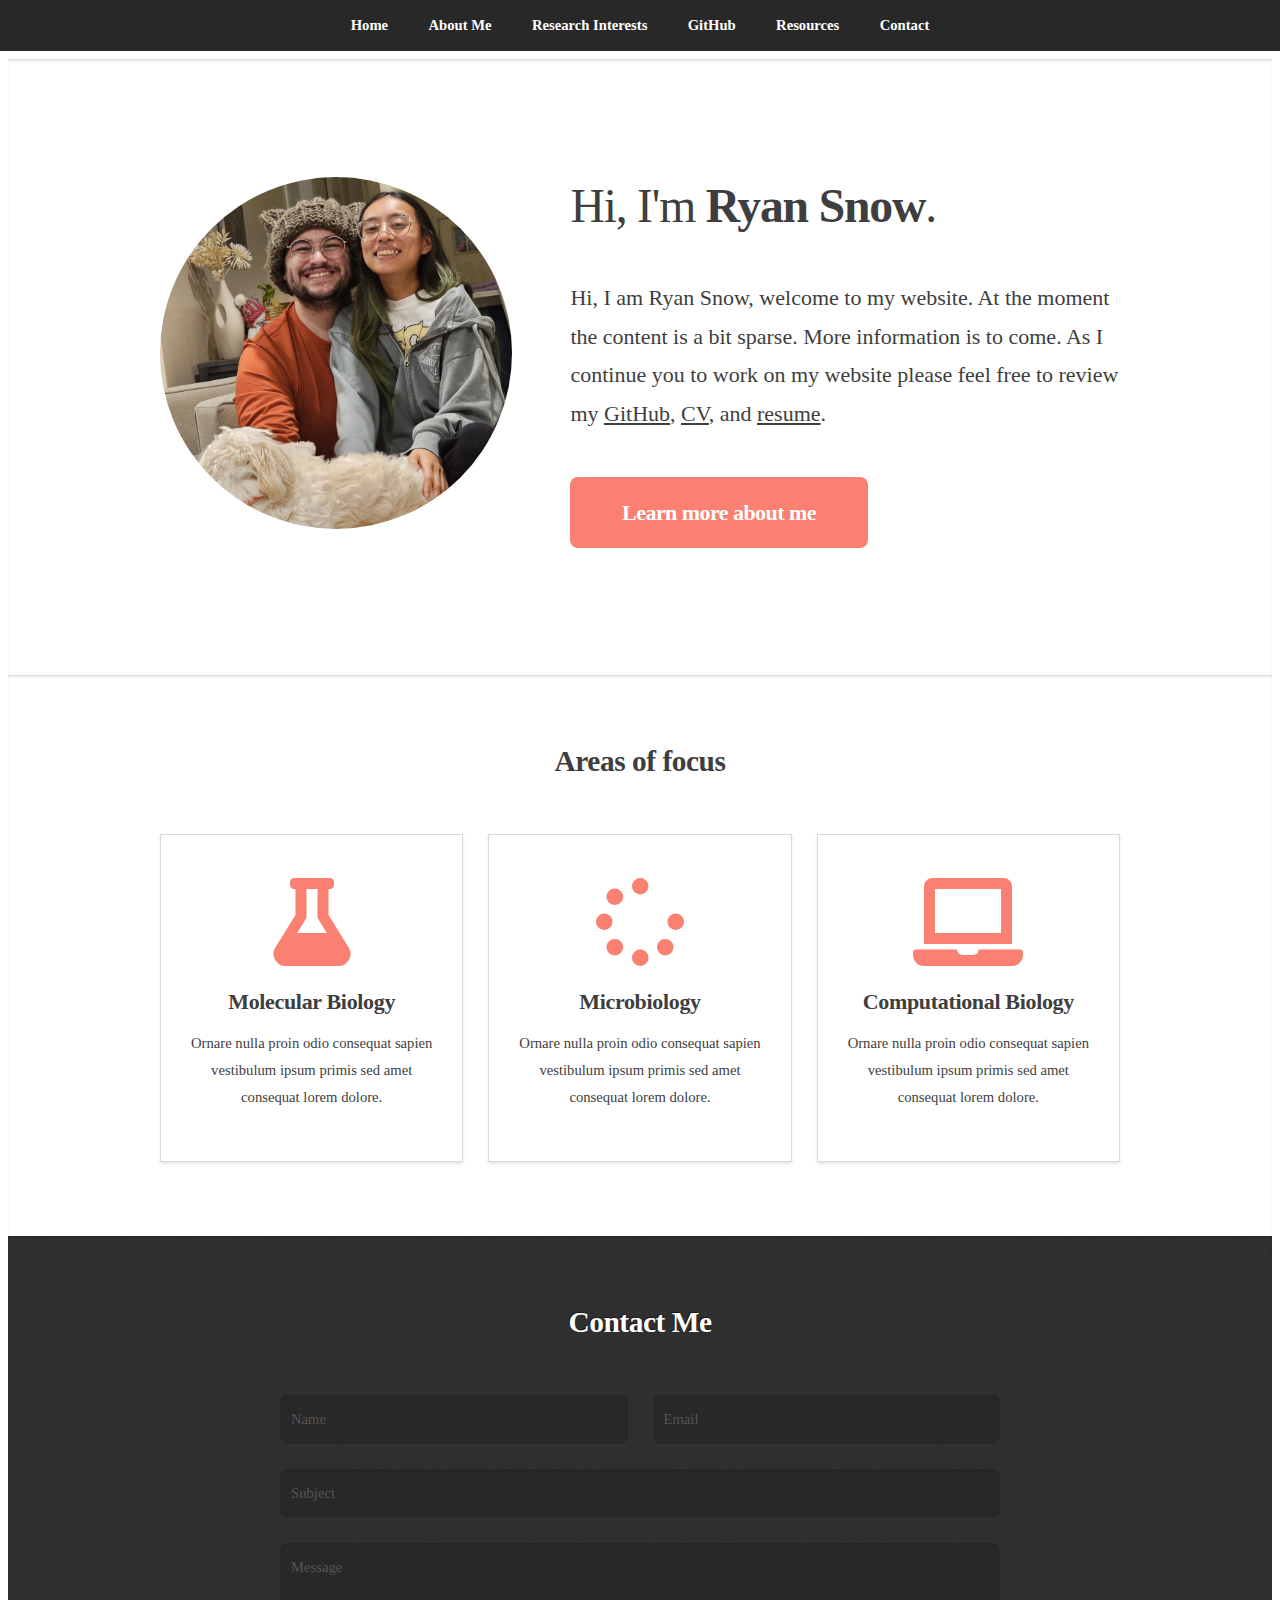
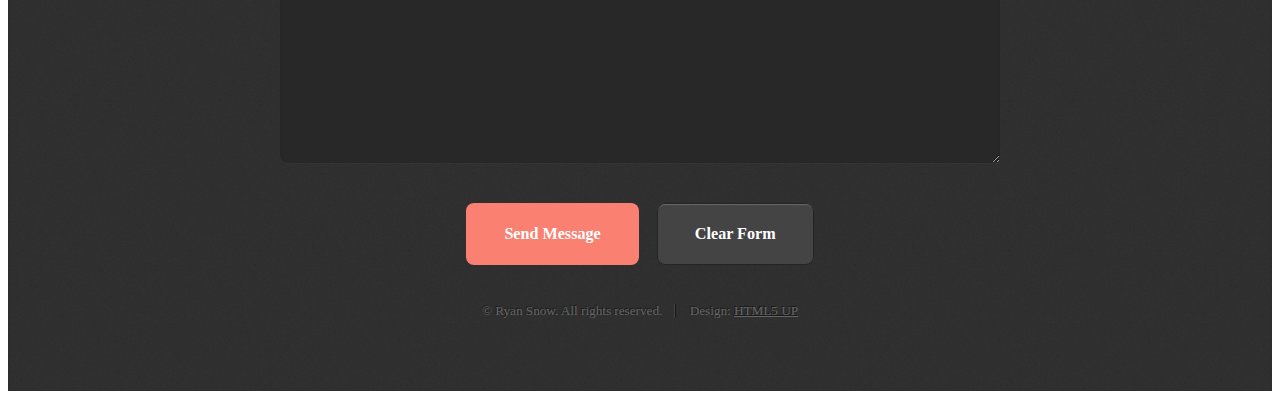
==== commit 2a696263: "Update index.html" ====
--- a/index.html
+++ b/index.html
@@ -32,6 +32,7 @@
 				<ul class="container">
 					<li><a href="index.html">Home</a></li>
 					<ul id="nav">
+					<li><a href="https://snow942.github.io/index.html">Home</a></li>
 					<li><a href="https://snow942.github.io/AboutMe/index.html">About Me</a></li>
 					<li><a href="https://snow942.github.io/Research/index.html">Research Interests</a></li>
 					<li><a href="https://github.com/snow942">GitHub</a></li>
@@ -51,7 +52,7 @@
 							<header>
 								<h1>Hi, I'm <strong>Ryan Snow</strong>.</h1>
 							</header>
-							<p style=>Hi, I am Ryan Snow, welcome to my website. At the moment the content is a bit sparse. More information is to come. As I continue you to work on my website please feel free to review my <a href="https://github.com/snow942" target="_blank">GitHub</a>, <a href="https://github.com/snow942/snow942.github.io/Resources/RyanSnow_CV.pdf" target="_blank">CV</a>, and <a href="https://github.com/snow942/snow942.github.io/Resources/RyanSnow_Resume.pdf" target="_blank">resume</a>.</p>
+							<p style=>Hi, I am Ryan Snow, welcome to my website. At the moment the content is a bit sparse. More information is to come. As I continue you to work on my website please feel free to review my <a href="https://github.com/snow942" target="_blank">GitHub</a>, <a href="https://snow942.github.io/Resources/RyanSnow_CV.pdf" target="_blank">CV</a>, and <a href="https://snow942.github.io/Resources/RyanSnow_Resume.pdf" target="_blank">resume</a>.</p>
 					
 							<div><a href="https://snow942.github.io/AboutMe/index.html" class="button large scrolly">Learn more about me</a><div>
 						</div>
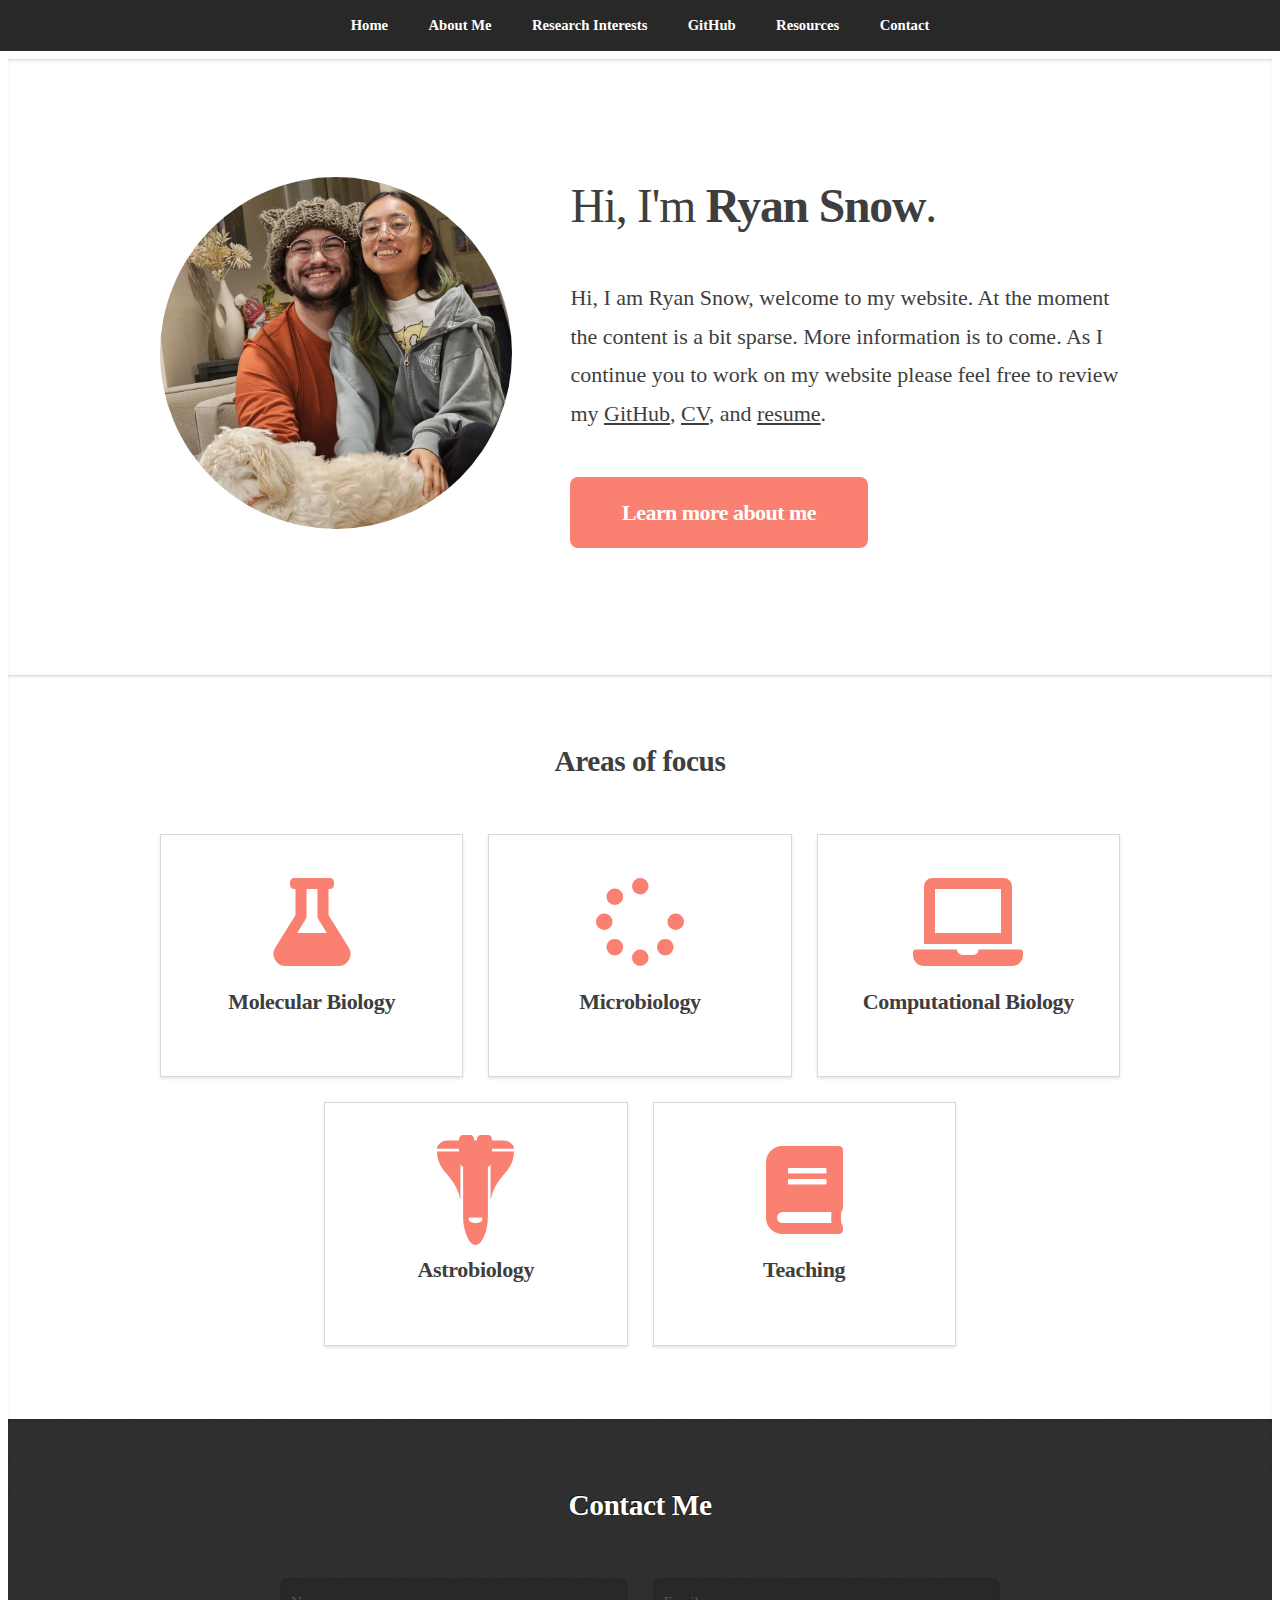
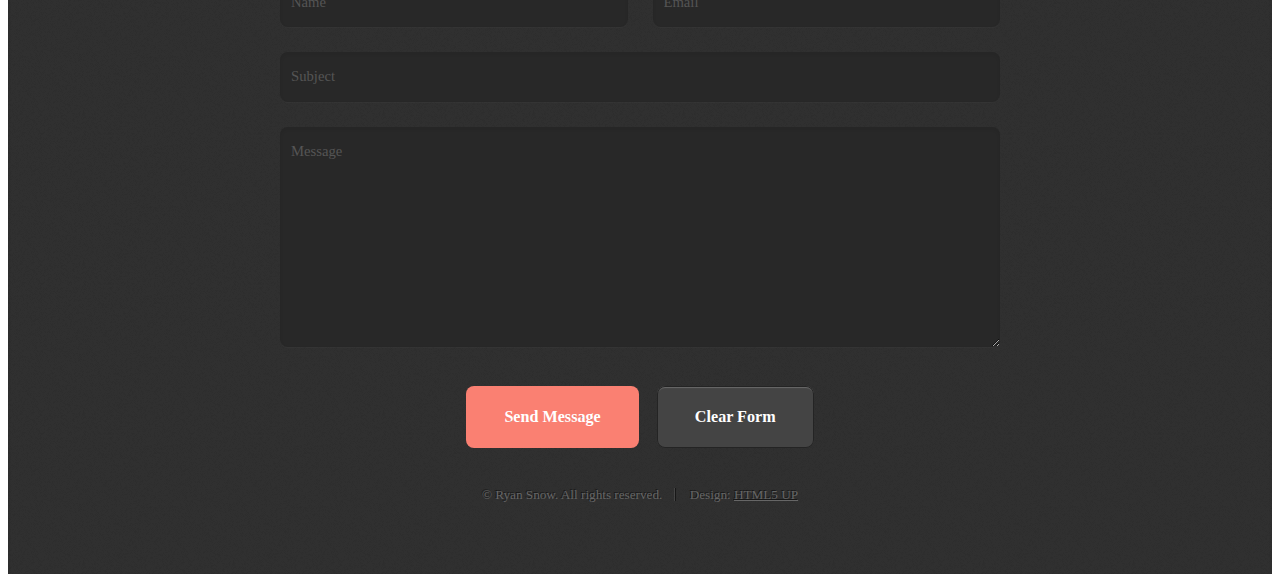
==== commit ef112994: "Update to interest section" ====
--- a/index.html
+++ b/index.html
@@ -1,6 +1,6 @@
 <!DOCTYPE HTML>
 
-<!-- v1.0.1 -->
+<!-- v1.0.03 -->
 
 <html lang="en">
 
@@ -32,7 +32,7 @@
 				<ul class="container">
 					<li><a href="index.html">Home</a></li>
 					<ul id="nav">
-					<li><a href="https://snow942.github.io/index.html">Home</a></li>
+					<li><a href="https://snow942.github.io">Home</a></li>
 					<li><a href="https://snow942.github.io/AboutMe/index.html">About Me</a></li>
 					<li><a href="https://snow942.github.io/Research/index.html">Research Interests</a></li>
 					<li><a href="https://github.com/snow942">GitHub</a></li>
@@ -73,21 +73,30 @@
 							<section class="box style1">
 								<span class="icon solid featured fa-flask"></span>
 								<h3>Molecular Biology</h3>
-								<p>Ornare nulla proin odio consequat sapien vestibulum ipsum primis sed amet consequat lorem dolore.</p>
 							</section>
 						</div>
 						<div class="col-4 col-6-medium col-12-small">
 							<section class="box style1">
 								<span class="icon solid featured fa-spinner"></span>
 								<h3>Microbiology</h3>
-								<p>Ornare nulla proin odio consequat sapien vestibulum ipsum primis sed amet consequat lorem dolore.</p>
 							</section>
 						</div>
 						<div class="col-4 col-6-medium col-12-small">
 							<section class="box style1">
 								<span class="icon solid featured fa-laptop"></span>
 								<h3>Computational Biology</h3>
-								<p>Ornare nulla proin odio consequat sapien vestibulum ipsum primis sed amet consequat lorem dolore.</p>
+							</section>
+						</div>
+						<div class="col-4 col-6-medium col-12-small">
+							<section class="box style1">
+								<span class="icon solid featured fa-space-shuttle fa-rotate-90"></span>
+								<h3>Astrobiology</h3>
+							</section>
+						</div>
+						<div class="col-4 col-6-medium col-12-small">
+							<section class="box style1">
+								<span class="icon solid featured fa-book"></span>
+								<h3>Teaching</h3>
 							</section>
 						</div>
 					</div>
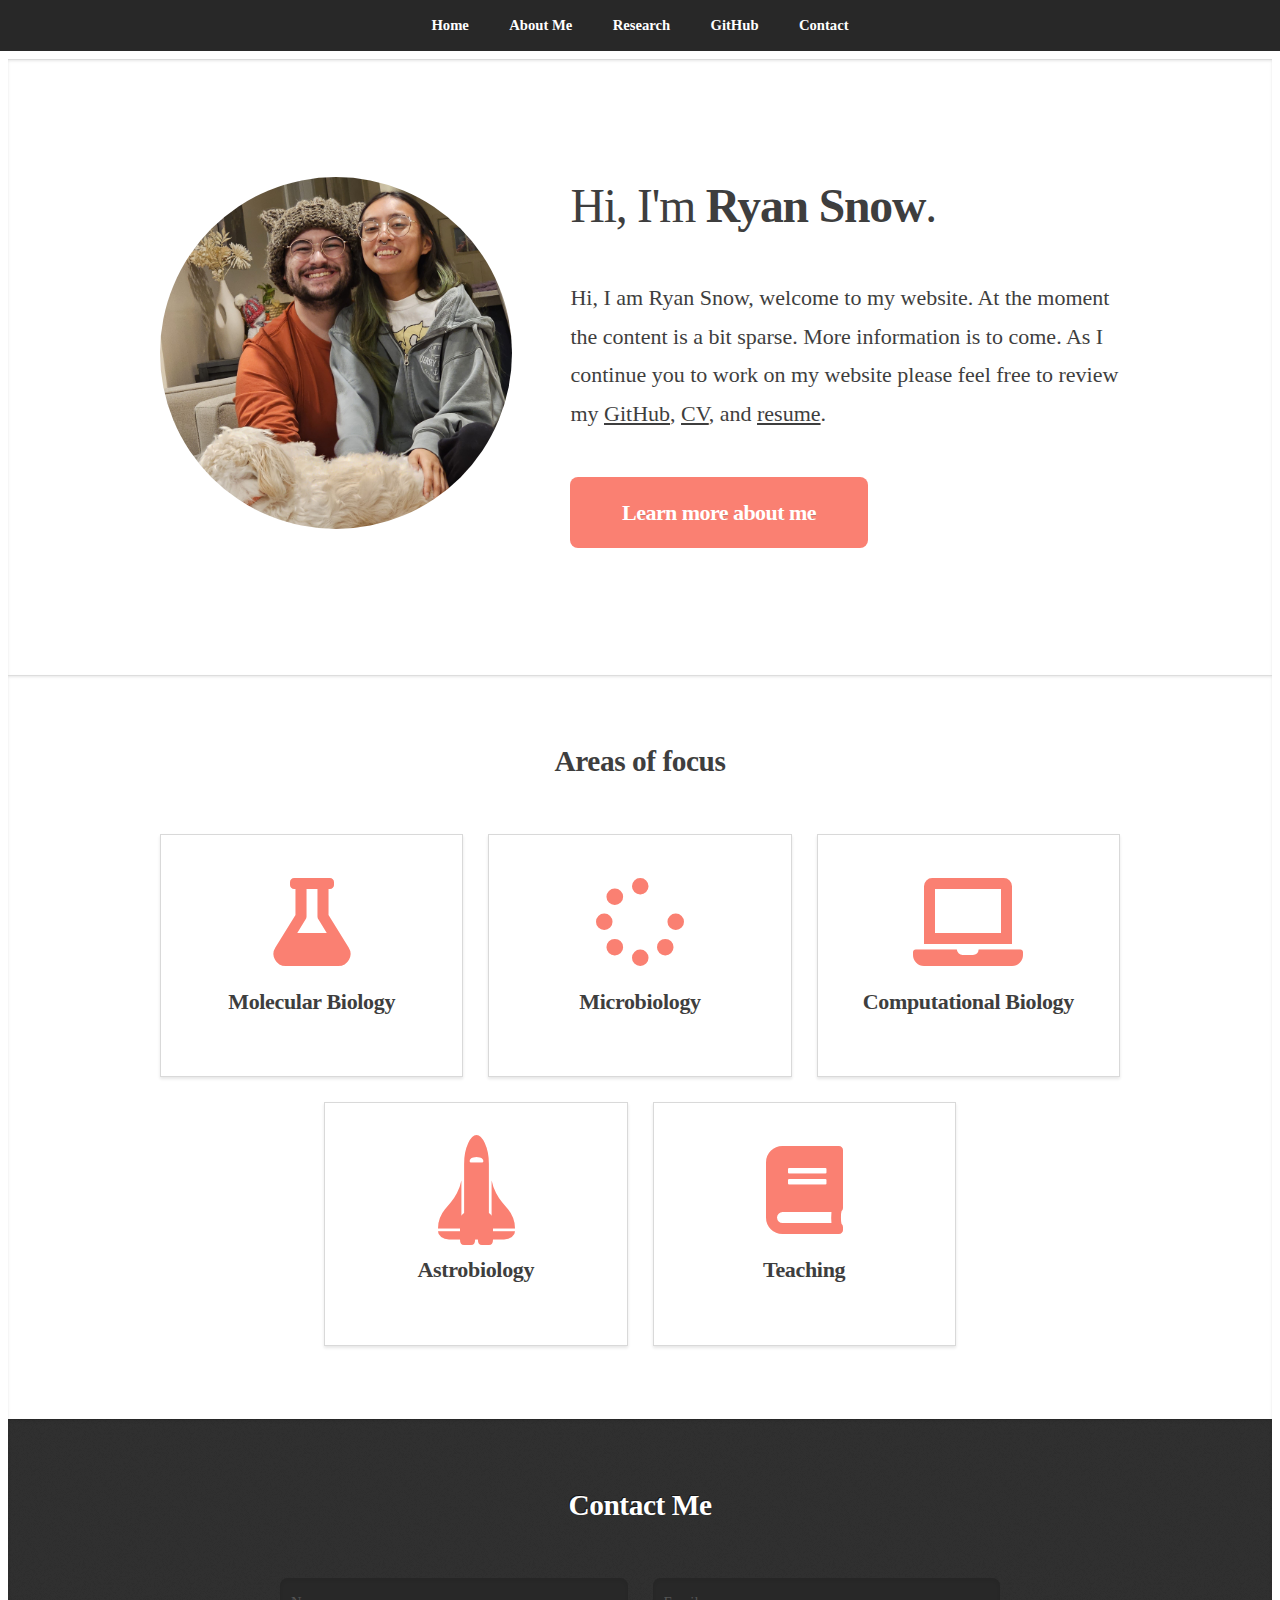
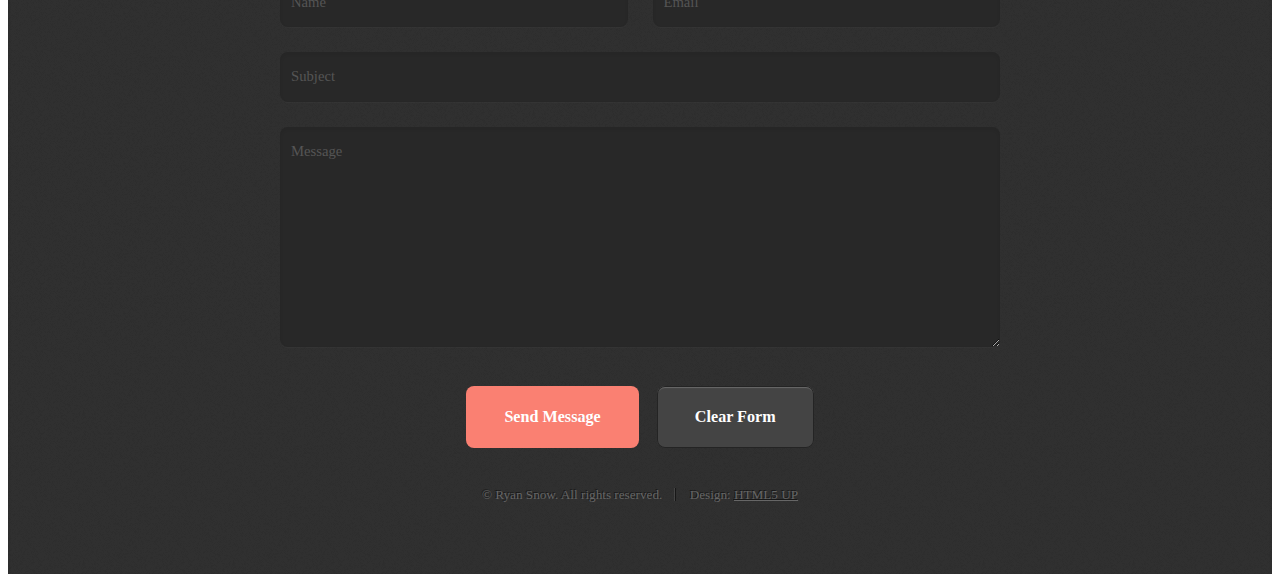
==== commit d771e866: "Upload of updated index" ====
--- a/index.html
+++ b/index.html
@@ -1,6 +1,6 @@
 <!DOCTYPE HTML>
 
-<!-- v1.0.03 -->
+<!-- Index v1.0.04 -->
 
 <html lang="en">
 
@@ -16,6 +16,7 @@
 	html5up.net | @ajlkn
 	Free for personal and commercial use under the CCA 3.0 license (html5up.net/license)
 -->
+
 
 <html>
 	<head>
@@ -34,9 +35,8 @@
 					<ul id="nav">
 					<li><a href="https://snow942.github.io">Home</a></li>
 					<li><a href="https://snow942.github.io/AboutMe/index.html">About Me</a></li>
-					<li><a href="https://snow942.github.io/Research/index.html">Research Interests</a></li>
+					<li><a href="https://snow942.github.io/Research/index.html">Research</a></li>
 					<li><a href="https://github.com/snow942">GitHub</a></li>
-					<li><a href="https://snow942.github.io/Resources/index.html">Resources</a></li>
 					<li><a href="#contact">Contact</a></li>
 				</ul>
 			</nav>
@@ -61,7 +61,6 @@
 			</article>
 
 <!--- Work --->
-
 			<article id="work" class="wrapper style2">
 				<div class="container">
 					<header>
@@ -89,7 +88,7 @@
 						</div>
 						<div class="col-4 col-6-medium col-12-small">
 							<section class="box style1">
-								<span class="icon solid featured fa-space-shuttle fa-rotate-90"></span>
+								<span class="icon solid featured fa-space-shuttle fa-rotate-270"></span>
 								<h3>Astrobiology</h3>
 							</section>
 						</div>
@@ -105,7 +104,6 @@
 
 		
 <!-- Contact -->
-
 			<article id="contact" class="wrapper style4">
 				<div class="container medium">
 					<header>
@@ -147,7 +145,7 @@
 				</div>
 			</article>
 
-		<!-- Scripts -->
+<!-- Scripts -->
 			<script src="assets/js/jquery.min.js"></script>
 			<script src="assets/js/jquery.scrolly.min.js"></script>
 			<script src="assets/js/browser.min.js"></script>
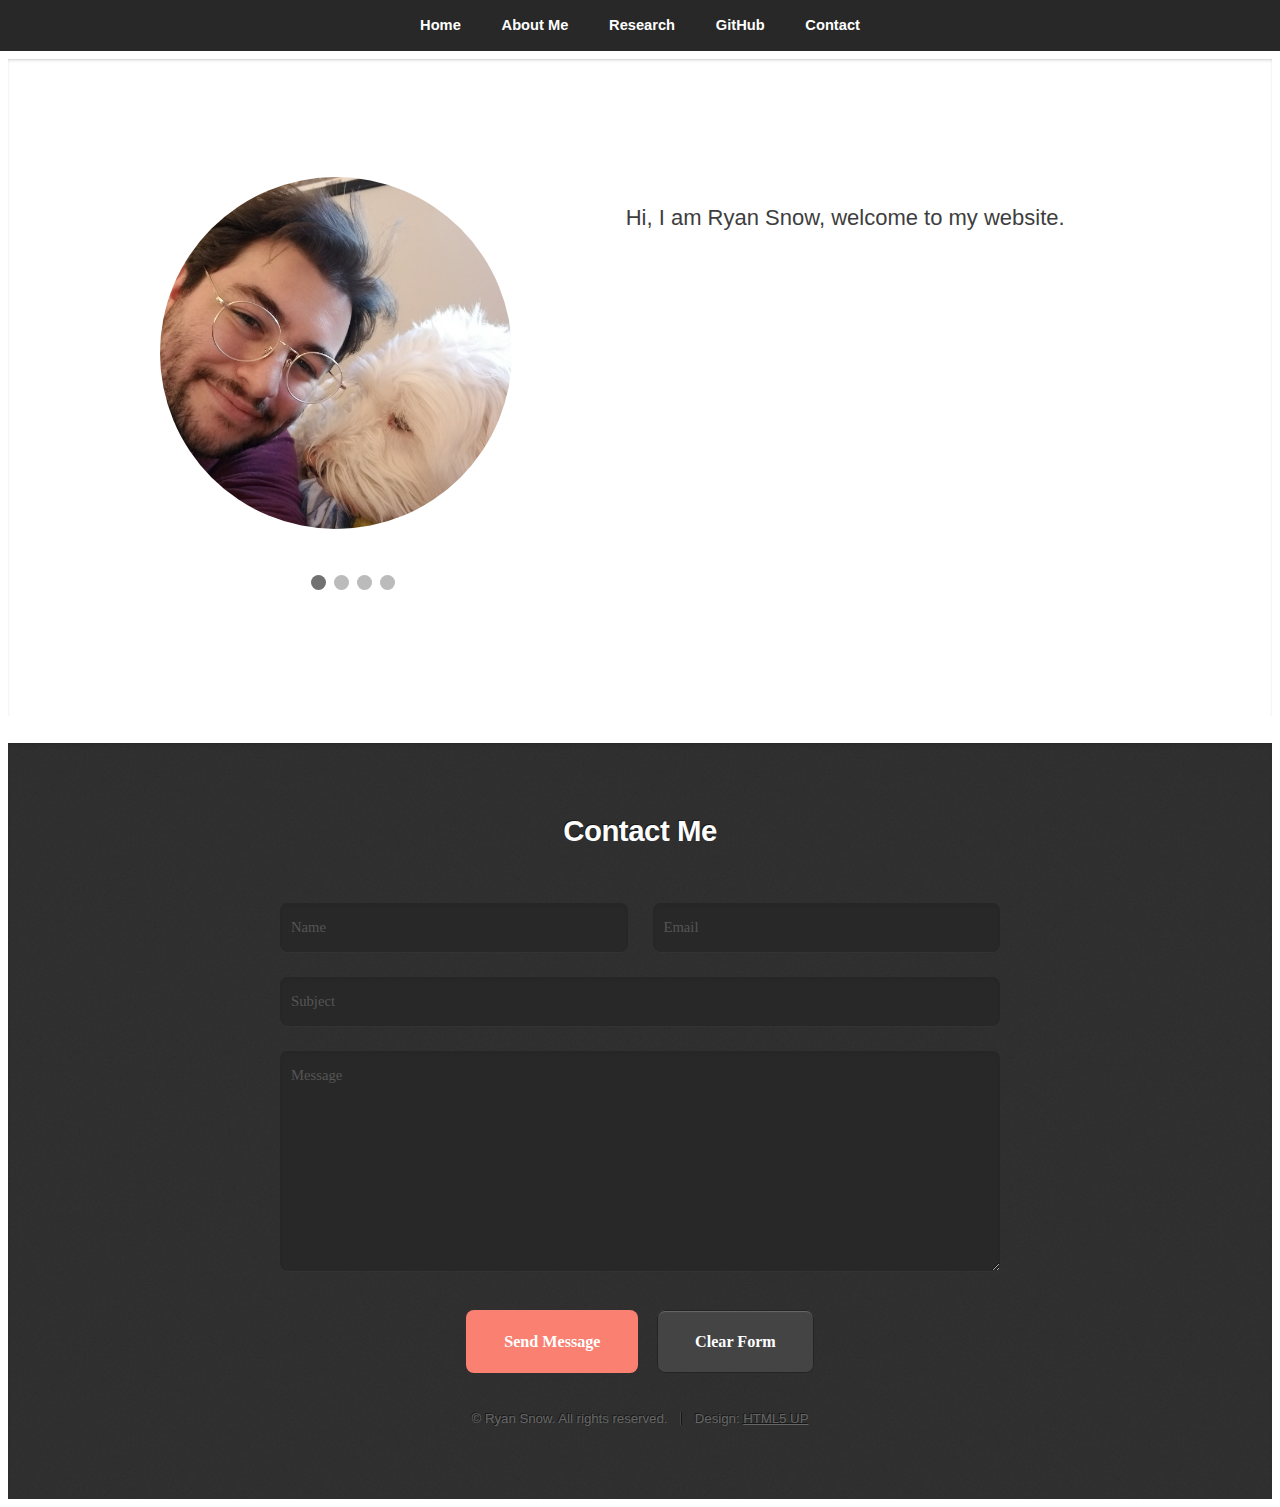
==== commit 524ab3e3: "Add files via upload" ====
--- a/index.html
+++ b/index.html
@@ -1,6 +1,6 @@
 <!DOCTYPE HTML>
 
-<!-- Index v1.0.04 -->
+<!-- About Me v1.1.01 -->
 
 <html lang="en">
 
@@ -23,7 +23,7 @@
 		<title>Ryan Snow</title>
 		<meta charset="utf-8" />
 		<meta name="viewport" content="width=device-width, initial-scale=1, user-scalable=no" />
-		<link rel="stylesheet" type="text/css" href="./assets/css/main.css">
+		<link rel="stylesheet" type="text/css" href="../assets/css/main.css">
 	</head>
 	<body class="is-preload">
 
@@ -42,68 +42,137 @@
 			</nav>
 
 <!-- Home -->
-			<article id="top" class="wrapper style1">
-				<div class="container">
-					<div class="row">
-						<div class="col-4 col-5-large col-12-medium">
-							<span class="image fit"><img src="Resources/images/IMG_20231225_175222.jpg" alt="Resources/images/IMG_20221225_120301.jpg" /></span>
-						</div>
-						<div class="col-8 col-7-large col-12-medium">
-							<header>
-								<h1>Hi, I'm <strong>Ryan Snow</strong>.</h1>
-							</header>
-							<p style=>Hi, I am Ryan Snow, welcome to my website. At the moment the content is a bit sparse. More information is to come. As I continue you to work on my website please feel free to review my <a href="https://github.com/snow942" target="_blank">GitHub</a>, <a href="https://snow942.github.io/Resources/RyanSnow_CV.pdf" target="_blank">CV</a>, and <a href="https://snow942.github.io/Resources/RyanSnow_Resume.pdf" target="_blank">resume</a>.</p>
-					
-							<div><a href="https://snow942.github.io/AboutMe/index.html" class="button large scrolly">Learn more about me</a><div>
-						</div>
-					</div>
-				</div>
-			</article>
-
-<!--- Work --->
-			<article id="work" class="wrapper style2">
-				<div class="container">
-					<header>
-						<span style="text-align: center"><h2>Areas of focus</h2></span>
-						
-					</header>
-					<div class="row aln-center">
-						<div class="col-4 col-6-medium col-12-small">
-							<section class="box style1">
-								<span class="icon solid featured fa-flask"></span>
-								<h3>Molecular Biology</h3>
-							</section>
-						</div>
-						<div class="col-4 col-6-medium col-12-small">
-							<section class="box style1">
-								<span class="icon solid featured fa-spinner"></span>
-								<h3>Microbiology</h3>
-							</section>
-						</div>
-						<div class="col-4 col-6-medium col-12-small">
-							<section class="box style1">
-								<span class="icon solid featured fa-laptop"></span>
-								<h3>Computational Biology</h3>
-							</section>
-						</div>
-						<div class="col-4 col-6-medium col-12-small">
-							<section class="box style1">
-								<span class="icon solid featured fa-space-shuttle fa-rotate-270"></span>
-								<h3>Astrobiology</h3>
-							</section>
-						</div>
-						<div class="col-4 col-6-medium col-12-small">
-							<section class="box style1">
-								<span class="icon solid featured fa-book"></span>
-								<h3>Teaching</h3>
-							</section>
-						</div>
-					</div>
-				</div>
-			</article>
-
-		
+<div>
+<style>
+* {box-sizing: border-box;}
+body {font-family: Georgia, sans-serif;}
+.mySlides {display: flex; align-items: center;}
+img {vertical-align: middle; display: flex;
+flex-wrap: wrap;
+box-sizing: border-box;
+border-radius: 50%; 
+margin: 0;
+padding: 0;
+border: 0;
+}
+
+/* Slideshow container */
+
+/* Caption text */
+.text {
+  color: #000000;
+  font-size: 15px;
+  padding: 8px 12px;
+  position: relative;
+  bottom: 8px;
+  width: 100%;
+  text-align: center;
+}
+
+/* Number text (1/4 etc) */
+.numbertext {
+  color: #f2f2f2;
+  font-size: 12px;
+  padding: 8px 12px;
+  position: absolute;
+  top: 0;
+}
+
+/* The dots/bullets/indicators */
+.dot {
+  height: 15px;
+  width: 15px;
+  margin: 0 2px;
+  background-color: #bbb;
+  border-radius: 50%;
+  display: inline-block;
+  transition: background-color 0.6s ease;
+}
+
+.active {
+  background-color: #717171;
+}
+
+/* Fading animation */
+.fade {
+  animation-name: fade;
+  animation-duration: 1.5s;
+}
+
+@keyframes fade {
+  from {opacity: .4} 
+  to {opacity: 1}
+}
+
+</style>
+</div>
+<body style="text-align: center;">
+
+<article id="top" class="wrapper style1" style="text-align: center;">
+<div class="container" style="text-align: center;">
+	<div class="row" style="text-align: center;">
+		<div class="col-4 col-5-large col-12-medium" style="text-align: center;">
+			<div class="mySlides fade" style="text-align: center;">
+				<span class="image fit"><img src="../Resources/images/IMG_20221225_120301.jpg"></span>
+				<div class="text"><br /></div>
+			</div>
+
+			<div class="mySlides fade" style="text-align: center;">
+				<span class="image fit"><img src="../Resources/images/IMG_20231225_175222.jpg"></span>
+				<div class="text"><br /></div>
+			</div>
+
+			<div class="mySlides fade" style="text-align: center;">
+				<span class="image fit"><img src="../Resources/images/IMG_20240824_210053.jpg"></span>
+				<div class="text"><br /></div>
+			</div>
+
+			<div class="mySlides fade" style="text-align: center;">
+				<span class="image fit"><img src="../Resources/images/IMG_20240824_210056.jpg"></span>
+				<div class="text"><br /></div>
+			</div>
+			<div style="text-align:center">
+				<span class="dot"></span> 
+				<span class="dot"></span> 
+				<span class="dot"></span> 
+				<span class="dot"></span> 
+			</div>
+		</div>
+
+		<div class="col-8 col-7-large col-12-medium" style="text-align: center;">
+			<p style="text-align: center;">Hi, I am Ryan Snow, welcome to my website.</p>
+		</div>
+	</div>
+</div>
+</article>
+<br>
+
+<script>
+let slideIndex = 0;
+showSlides();
+
+function showSlides() {
+  let i;
+  let slides = document.getElementsByClassName("mySlides");
+  let dots = document.getElementsByClassName("dot");
+  for (i = 0; i < slides.length; i++) {
+    slides[i].style.display = "none";  
+  }
+  slideIndex++;
+  if (slideIndex > slides.length) {slideIndex = 1}    
+  for (i = 0; i < dots.length; i++) {
+    dots[i].className = dots[i].className.replace(" active", "");
+  }
+  slides[slideIndex-1].style.display = "block";  
+  dots[slideIndex-1].className += " active";
+  setTimeout(showSlides, 10000); // Change image every 2 seconds
+}
+</script>
+
+</body>
+
 <!-- Contact -->
+
 			<article id="contact" class="wrapper style4">
 				<div class="container medium">
 					<header>
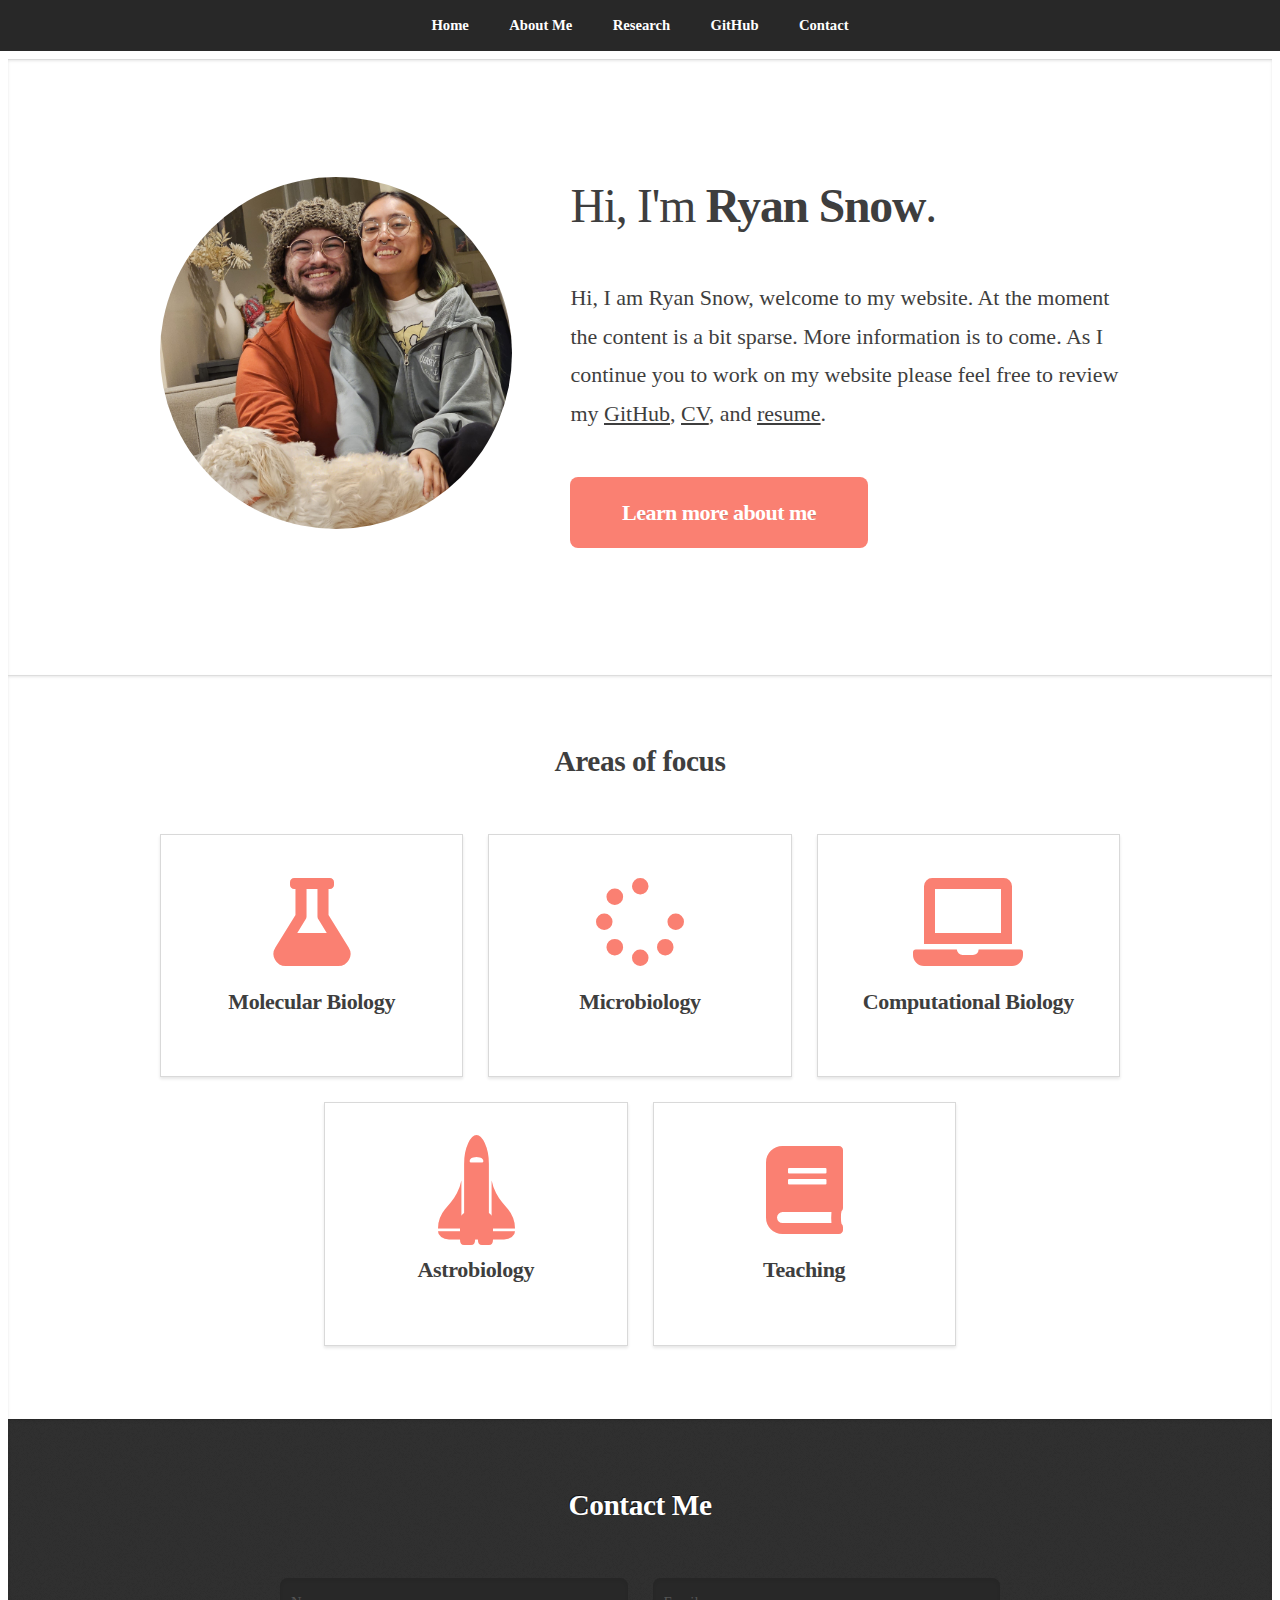
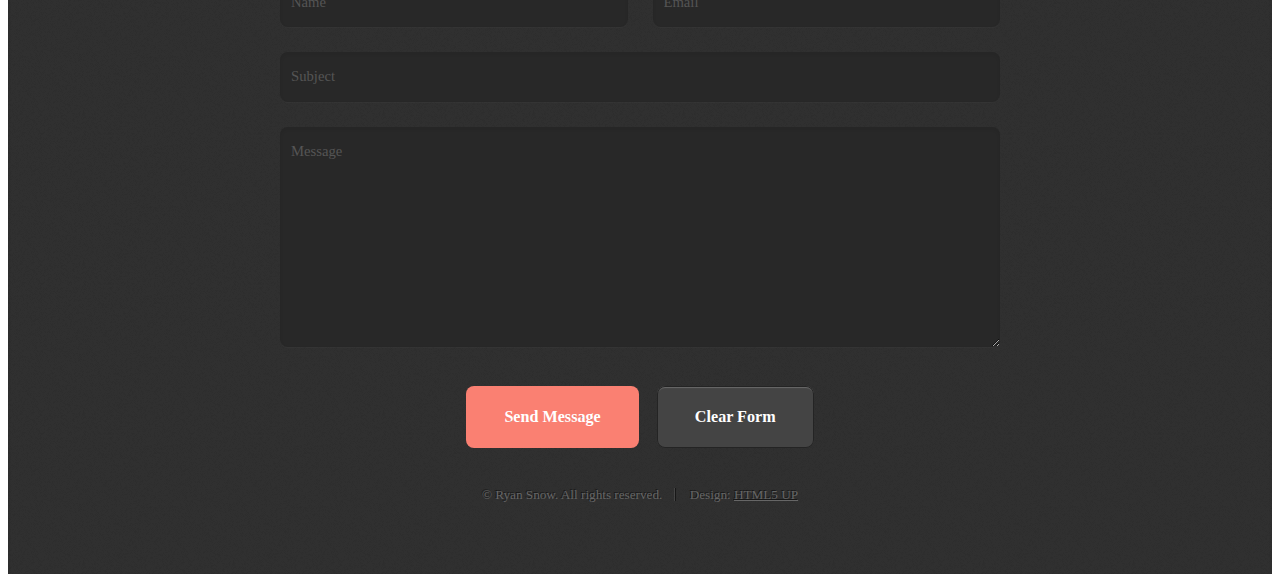
==== commit 0871e462: "Add files via upload" ====
--- a/index.html
+++ b/index.html
@@ -1,6 +1,6 @@
 <!DOCTYPE HTML>
 
-<!-- About Me v1.1.01 -->
+<!-- Index v1.0.04 -->
 
 <html lang="en">
 
@@ -23,7 +23,7 @@
 		<title>Ryan Snow</title>
 		<meta charset="utf-8" />
 		<meta name="viewport" content="width=device-width, initial-scale=1, user-scalable=no" />
-		<link rel="stylesheet" type="text/css" href="../assets/css/main.css">
+		<link rel="stylesheet" type="text/css" href="./assets/css/main.css">
 	</head>
 	<body class="is-preload">
 
@@ -42,137 +42,68 @@
 			</nav>
 
 <!-- Home -->
-<div>
-<style>
-* {box-sizing: border-box;}
-body {font-family: Georgia, sans-serif;}
-.mySlides {display: flex; align-items: center;}
-img {vertical-align: middle; display: flex;
-flex-wrap: wrap;
-box-sizing: border-box;
-border-radius: 50%; 
-margin: 0;
-padding: 0;
-border: 0;
-}
+			<article id="top" class="wrapper style1">
+				<div class="container">
+					<div class="row">
+						<div class="col-4 col-5-large col-12-medium">
+							<span class="image fit"><img src="Resources/images/IMG_20231225_175222.jpg" alt="Resources/images/IMG_20221225_120301.jpg" /></span>
+						</div>
+						<div class="col-8 col-7-large col-12-medium">
+							<header>
+								<h1>Hi, I'm <strong>Ryan Snow</strong>.</h1>
+							</header>
+							<p style=>Hi, I am Ryan Snow, welcome to my website. At the moment the content is a bit sparse. More information is to come. As I continue you to work on my website please feel free to review my <a href="https://github.com/snow942" target="_blank">GitHub</a>, <a href="https://snow942.github.io/Resources/RyanSnow_CV.pdf" target="_blank">CV</a>, and <a href="https://snow942.github.io/Resources/RyanSnow_Resume.pdf" target="_blank">resume</a>.</p>
+					
+							<div><a href="https://snow942.github.io/AboutMe/index.html" class="button large scrolly">Learn more about me</a><div>
+						</div>
+					</div>
+				</div>
+			</article>
 
-/* Slideshow container */
+<!--- Work --->
+			<article id="work" class="wrapper style2">
+				<div class="container">
+					<header>
+						<span style="text-align: center"><h2>Areas of focus</h2></span>
+						
+					</header>
+					<div class="row aln-center">
+						<div class="col-4 col-6-medium col-12-small">
+							<section class="box style1">
+								<span class="icon solid featured fa-flask"></span>
+								<h3>Molecular Biology</h3>
+							</section>
+						</div>
+						<div class="col-4 col-6-medium col-12-small">
+							<section class="box style1">
+								<span class="icon solid featured fa-spinner"></span>
+								<h3>Microbiology</h3>
+							</section>
+						</div>
+						<div class="col-4 col-6-medium col-12-small">
+							<section class="box style1">
+								<span class="icon solid featured fa-laptop"></span>
+								<h3>Computational Biology</h3>
+							</section>
+						</div>
+						<div class="col-4 col-6-medium col-12-small">
+							<section class="box style1">
+								<span class="icon solid featured fa-space-shuttle fa-rotate-270"></span>
+								<h3>Astrobiology</h3>
+							</section>
+						</div>
+						<div class="col-4 col-6-medium col-12-small">
+							<section class="box style1">
+								<span class="icon solid featured fa-book"></span>
+								<h3>Teaching</h3>
+							</section>
+						</div>
+					</div>
+				</div>
+			</article>
 
-/* Caption text */
-.text {
-  color: #000000;
-  font-size: 15px;
-  padding: 8px 12px;
-  position: relative;
-  bottom: 8px;
-  width: 100%;
-  text-align: center;
-}
-
-/* Number text (1/4 etc) */
-.numbertext {
-  color: #f2f2f2;
-  font-size: 12px;
-  padding: 8px 12px;
-  position: absolute;
-  top: 0;
-}
-
-/* The dots/bullets/indicators */
-.dot {
-  height: 15px;
-  width: 15px;
-  margin: 0 2px;
-  background-color: #bbb;
-  border-radius: 50%;
-  display: inline-block;
-  transition: background-color 0.6s ease;
-}
-
-.active {
-  background-color: #717171;
-}
-
-/* Fading animation */
-.fade {
-  animation-name: fade;
-  animation-duration: 1.5s;
-}
-
-@keyframes fade {
-  from {opacity: .4} 
-  to {opacity: 1}
-}
-
-</style>
-</div>
-<body style="text-align: center;">
-
-<article id="top" class="wrapper style1" style="text-align: center;">
-<div class="container" style="text-align: center;">
-	<div class="row" style="text-align: center;">
-		<div class="col-4 col-5-large col-12-medium" style="text-align: center;">
-			<div class="mySlides fade" style="text-align: center;">
-				<span class="image fit"><img src="../Resources/images/IMG_20221225_120301.jpg"></span>
-				<div class="text"><br /></div>
-			</div>
-
-			<div class="mySlides fade" style="text-align: center;">
-				<span class="image fit"><img src="../Resources/images/IMG_20231225_175222.jpg"></span>
-				<div class="text"><br /></div>
-			</div>
-
-			<div class="mySlides fade" style="text-align: center;">
-				<span class="image fit"><img src="../Resources/images/IMG_20240824_210053.jpg"></span>
-				<div class="text"><br /></div>
-			</div>
-
-			<div class="mySlides fade" style="text-align: center;">
-				<span class="image fit"><img src="../Resources/images/IMG_20240824_210056.jpg"></span>
-				<div class="text"><br /></div>
-			</div>
-			<div style="text-align:center">
-				<span class="dot"></span> 
-				<span class="dot"></span> 
-				<span class="dot"></span> 
-				<span class="dot"></span> 
-			</div>
-		</div>
-
-		<div class="col-8 col-7-large col-12-medium" style="text-align: center;">
-			<p style="text-align: center;">Hi, I am Ryan Snow, welcome to my website.</p>
-		</div>
-	</div>
-</div>
-</article>
-<br>
-
-<script>
-let slideIndex = 0;
-showSlides();
-
-function showSlides() {
-  let i;
-  let slides = document.getElementsByClassName("mySlides");
-  let dots = document.getElementsByClassName("dot");
-  for (i = 0; i < slides.length; i++) {
-    slides[i].style.display = "none";  
-  }
-  slideIndex++;
-  if (slideIndex > slides.length) {slideIndex = 1}    
-  for (i = 0; i < dots.length; i++) {
-    dots[i].className = dots[i].className.replace(" active", "");
-  }
-  slides[slideIndex-1].style.display = "block";  
-  dots[slideIndex-1].className += " active";
-  setTimeout(showSlides, 10000); // Change image every 2 seconds
-}
-</script>
-
-</body>
-
+		
 <!-- Contact -->
-
 			<article id="contact" class="wrapper style4">
 				<div class="container medium">
 					<header>
